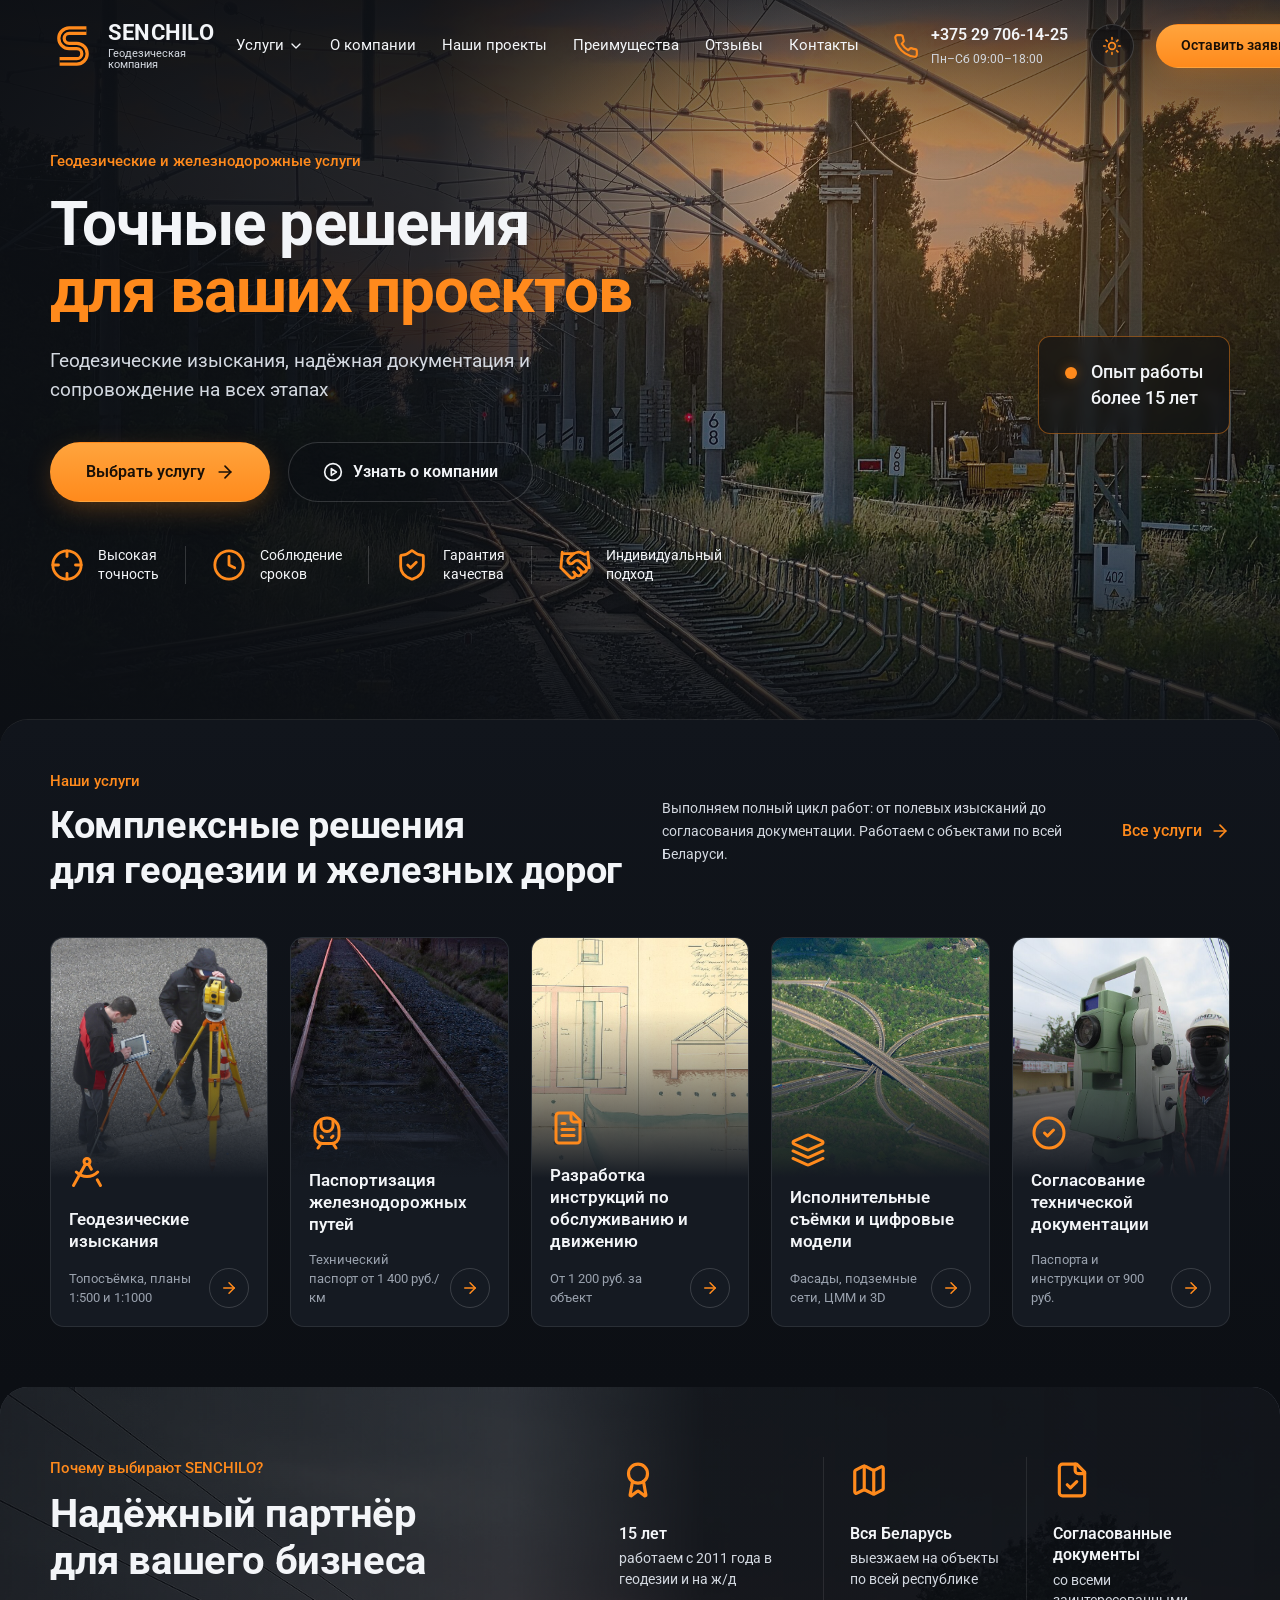
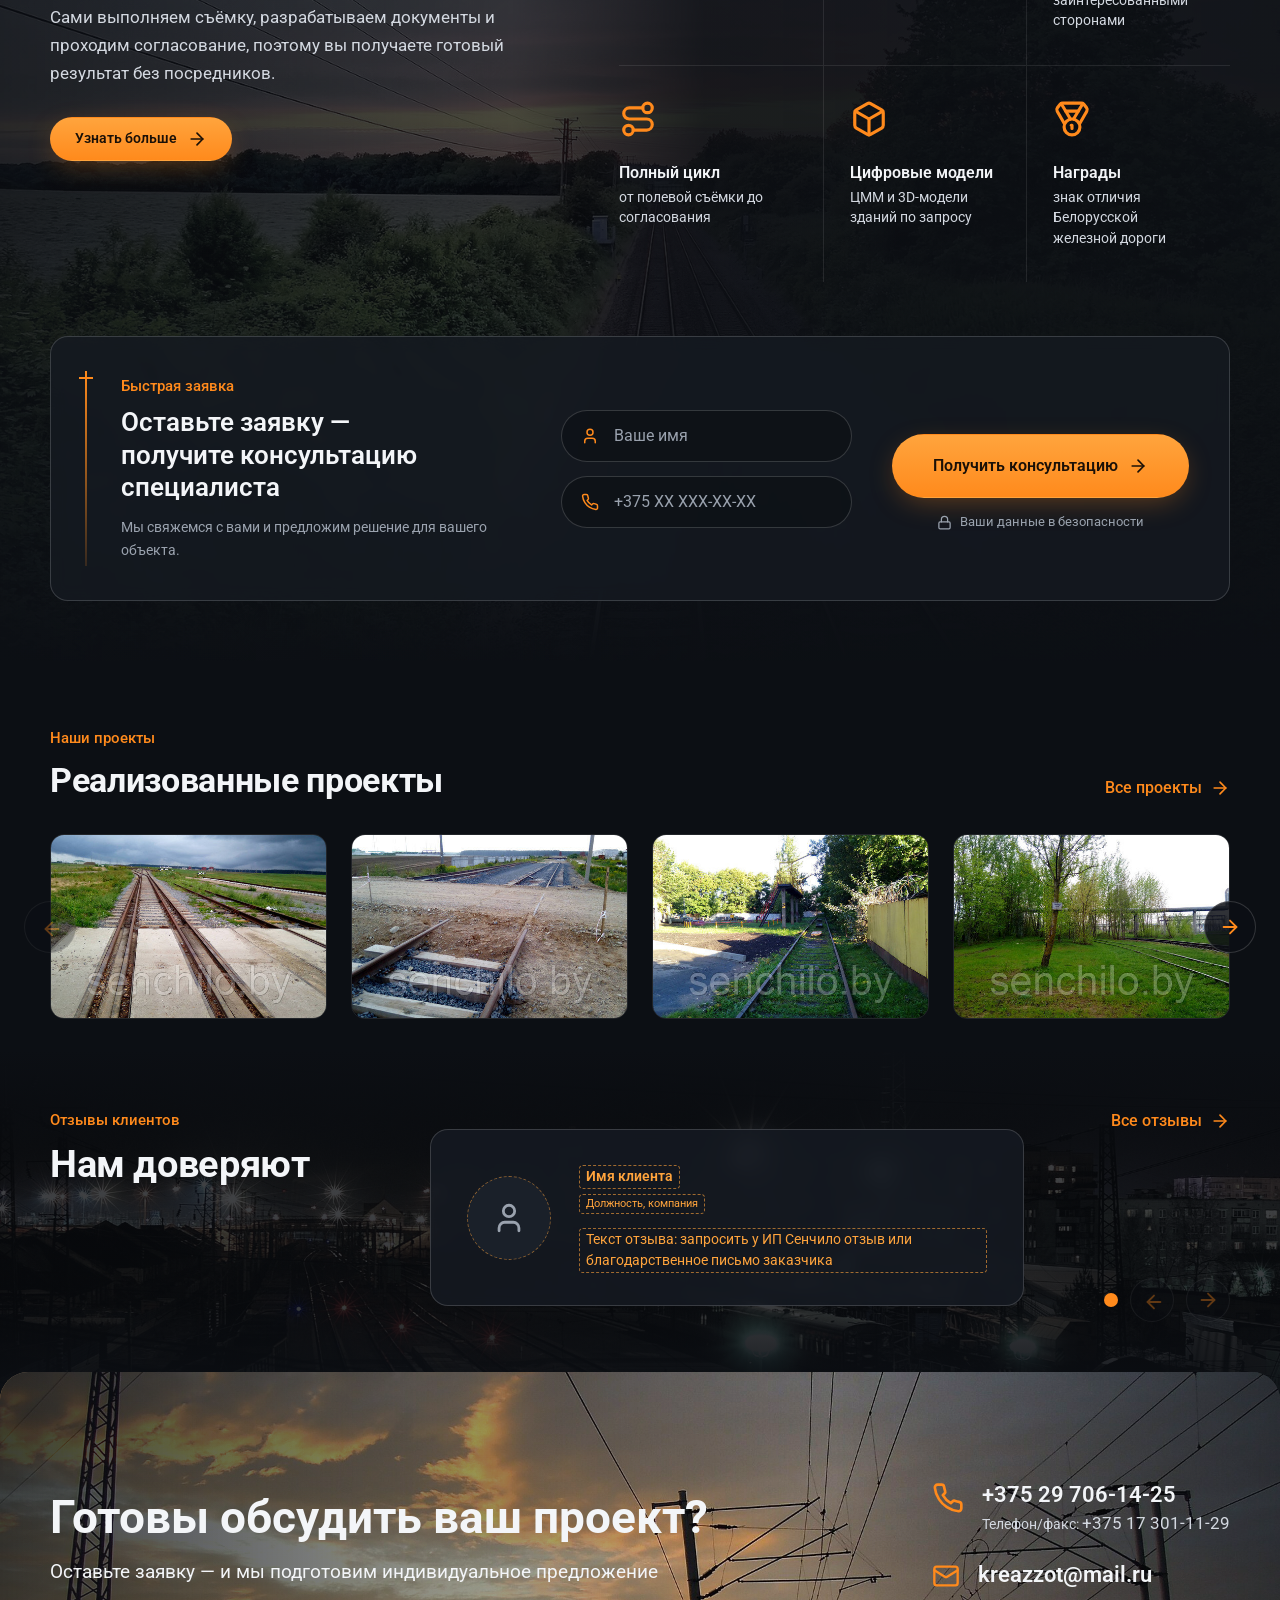
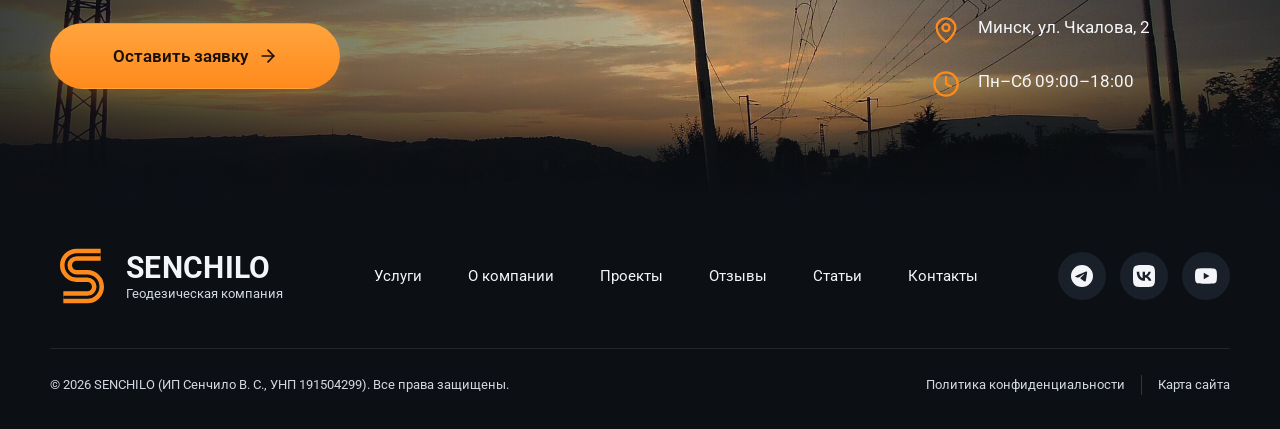
==== v2/index.html @ 6200412d "v2: «Оставить заявку» открывает попап; убрана строка с авторами фото Co-Authored-By: Claude Opus 5.5" ====
<!doctype html>
<html lang="ru">
<head>
<meta charset="utf-8">
<meta name="viewport" content="width=device-width, initial-scale=1">
<meta name="robots" content="noindex, nofollow">
<title>SENCHILO: геодезические изыскания и паспортизация железнодорожных путей в Беларуси</title>
<meta name="description" content="Инженерно-геодезические изыскания, технические паспорта и инструкции по обслуживанию и организации движения на железнодорожных путях необщего пользования. Вся Беларусь, с 2011 года.">
<link rel="preconnect" href="https://fonts.googleapis.com">
<link rel="preconnect" href="https://fonts.gstatic.com" crossorigin>
<link href="https://fonts.googleapis.com/css2?family=Roboto:wght@400;500;600;700&display=swap" rel="stylesheet">
<script>try{var t=localStorage.getItem("theme");if(t==="light"||t==="dark")document.documentElement.dataset.theme=t}catch(e){}</script>
<link rel="stylesheet" href="styles.css">
<link rel="preload" as="image" href="img/hero.jpg">
<script type="application/ld+json">
{
  "@context": "https://schema.org",
  "@type": "LocalBusiness",
  "name": "ИП Сенчило В. С. (SENCHILO)",
  "description": "Инженерно-геодезические изыскания, технические паспорта и инструкции для железнодорожных путей необщего пользования.",
  "url": "https://senchilo.by/",
  "telephone": ["+375297061425", "+375173011129"],
  "email": "kreazzot@mail.ru",
  "foundingDate": "2011-04-01",
  "openingHours": "Mo-Sa 09:00-18:00",
  "taxID": "191504299",
  "address": { "@type": "PostalAddress", "streetAddress": "ул. Чкалова, 2", "addressLocality": "Минск", "addressCountry": "BY" },
  "areaServed": { "@type": "Country", "name": "Беларусь" }
}
</script>
</head>
<body>
<svg xmlns="http://www.w3.org/2000/svg" style="display:none">
<symbol id="i-crosshair" viewBox="0 0 24 24" fill="none" stroke="currentColor" stroke-width="2" stroke-linecap="round" stroke-linejoin="round"><circle cx="12" cy="12" r="10" /><line x1="22" x2="18" y1="12" y2="12" /><line x1="6" x2="2" y1="12" y2="12" /><line x1="12" x2="12" y1="6" y2="2" /><line x1="12" x2="12" y1="22" y2="18" /></symbol>
<symbol id="i-map" viewBox="0 0 24 24" fill="none" stroke="currentColor" stroke-width="2" stroke-linecap="round" stroke-linejoin="round"><path d="M14.106 5.553a2 2 0 0 0 1.788 0l3.659-1.83A1 1 0 0 1 21 4.619v12.764a1 1 0 0 1-.553.894l-4.553 2.277a2 2 0 0 1-1.788 0l-4.212-2.106a2 2 0 0 0-1.788 0l-3.659 1.83A1 1 0 0 1 3 19.381V6.618a1 1 0 0 1 .553-.894l4.553-2.277a2 2 0 0 1 1.788 0z" /><path d="M15 5.764v15" /><path d="M9 3.236v15" /></symbol>
<symbol id="i-shield-check" viewBox="0 0 24 24" fill="none" stroke="currentColor" stroke-width="2" stroke-linecap="round" stroke-linejoin="round"><path d="M20 13c0 5-3.5 7.5-7.66 8.95a1 1 0 0 1-.67-.01C7.5 20.5 4 18 4 13V6a1 1 0 0 1 1-1c2 0 4.5-1.2 6.24-2.72a1.17 1.17 0 0 1 1.52 0C14.51 3.81 17 5 19 5a1 1 0 0 1 1 1z" /><path d="m9 12 2 2 4-4" /></symbol>
<symbol id="i-handshake" viewBox="0 0 24 24" fill="none" stroke="currentColor" stroke-width="2" stroke-linecap="round" stroke-linejoin="round"><path d="m11 17 2 2a1 1 0 1 0 3-3" /><path d="m14 14 2.5 2.5a1 1 0 1 0 3-3l-3.88-3.88a3 3 0 0 0-4.24 0l-.88.88a1 1 0 1 1-3-3l2.81-2.81a5.79 5.79 0 0 1 7.06-.87l.47.28a2 2 0 0 0 1.42.25L21 4" /><path d="m21 3 1 11h-2" /><path d="M3 3 2 14l6.5 6.5a1 1 0 1 0 3-3" /><path d="M3 4h8" /></symbol>
<symbol id="i-drafting-compass" viewBox="0 0 24 24" fill="none" stroke="currentColor" stroke-width="2" stroke-linecap="round" stroke-linejoin="round"><path d="m12.99 6.74 1.93 3.44" /><path d="M19.136 12a10 10 0 0 1-14.271 0" /><path d="m21 21-2.16-3.84" /><path d="m3 21 8.02-14.26" /><circle cx="12" cy="5" r="2" /></symbol>
<symbol id="i-train-front" viewBox="0 0 24 24" fill="none" stroke="currentColor" stroke-width="2" stroke-linecap="round" stroke-linejoin="round"><path d="M8 3.1V7a4 4 0 0 0 8 0V3.1" /><path d="m9 15-1-1" /><path d="m15 15 1-1" /><path d="M9 19c-2.8 0-5-2.2-5-5v-4a8 8 0 0 1 16 0v4c0 2.8-2.2 5-5 5Z" /><path d="m8 19-2 3" /><path d="m16 19 2 3" /></symbol>
<symbol id="i-file-text" viewBox="0 0 24 24" fill="none" stroke="currentColor" stroke-width="2" stroke-linecap="round" stroke-linejoin="round"><path d="M15 2H6a2 2 0 0 0-2 2v16a2 2 0 0 0 2 2h12a2 2 0 0 0 2-2V7Z" /><path d="M14 2v4a2 2 0 0 0 2 2h4" /><path d="M10 9H8" /><path d="M16 13H8" /><path d="M16 17H8" /></symbol>
<symbol id="i-layers" viewBox="0 0 24 24" fill="none" stroke="currentColor" stroke-width="2" stroke-linecap="round" stroke-linejoin="round"><path d="m12.83 2.18a2 2 0 0 0-1.66 0L2.6 6.08a1 1 0 0 0 0 1.83l8.58 3.91a2 2 0 0 0 1.66 0l8.58-3.9a1 1 0 0 0 0-1.83Z" /><path d="m22 17.65-9.17 4.16a2 2 0 0 1-1.66 0L2 17.65" /><path d="m22 12.65-9.17 4.16a2 2 0 0 1-1.66 0L2 12.65" /></symbol>
<symbol id="i-circle-check" viewBox="0 0 24 24" fill="none" stroke="currentColor" stroke-width="2" stroke-linecap="round" stroke-linejoin="round"><circle cx="12" cy="12" r="10" /><path d="m9 12 2 2 4-4" /></symbol>
<symbol id="i-arrow-right" viewBox="0 0 24 24" fill="none" stroke="currentColor" stroke-width="2" stroke-linecap="round" stroke-linejoin="round"><path d="M5 12h14" /><path d="m12 5 7 7-7 7" /></symbol>
<symbol id="i-chevron-down" viewBox="0 0 24 24" fill="none" stroke="currentColor" stroke-width="2" stroke-linecap="round" stroke-linejoin="round"><path d="m6 9 6 6 6-6" /></symbol>
<symbol id="i-circle-play" viewBox="0 0 24 24" fill="none" stroke="currentColor" stroke-width="2" stroke-linecap="round" stroke-linejoin="round"><circle cx="12" cy="12" r="10" /><polygon points="10 8 16 12 10 16 10 8" /></symbol>
<symbol id="i-phone" viewBox="0 0 24 24" fill="none" stroke="currentColor" stroke-width="2" stroke-linecap="round" stroke-linejoin="round"><path d="M22 16.92v3a2 2 0 0 1-2.18 2 19.79 19.79 0 0 1-8.63-3.07 19.5 19.5 0 0 1-6-6 19.79 19.79 0 0 1-3.07-8.67A2 2 0 0 1 4.11 2h3a2 2 0 0 1 2 1.72 12.84 12.84 0 0 0 .7 2.81 2 2 0 0 1-.45 2.11L8.09 9.91a16 16 0 0 0 6 6l1.27-1.27a2 2 0 0 1 2.11-.45 12.84 12.84 0 0 0 2.81.7A2 2 0 0 1 22 16.92z" /></symbol>
<symbol id="i-mail" viewBox="0 0 24 24" fill="none" stroke="currentColor" stroke-width="2" stroke-linecap="round" stroke-linejoin="round"><rect width="20" height="16" x="2" y="4" rx="2" /><path d="m22 7-8.97 5.7a1.94 1.94 0 0 1-2.06 0L2 7" /></symbol>
<symbol id="i-map-pin" viewBox="0 0 24 24" fill="none" stroke="currentColor" stroke-width="2" stroke-linecap="round" stroke-linejoin="round"><path d="M20 10c0 4.993-5.539 10.193-7.399 11.799a1 1 0 0 1-1.202 0C9.539 20.193 4 14.993 4 10a8 8 0 0 1 16 0" /><circle cx="12" cy="10" r="3" /></symbol>
<symbol id="i-user" viewBox="0 0 24 24" fill="none" stroke="currentColor" stroke-width="2" stroke-linecap="round" stroke-linejoin="round"><path d="M19 21v-2a4 4 0 0 0-4-4H9a4 4 0 0 0-4 4v2" /><circle cx="12" cy="7" r="4" /></symbol>
<symbol id="i-lock" viewBox="0 0 24 24" fill="none" stroke="currentColor" stroke-width="2" stroke-linecap="round" stroke-linejoin="round"><rect width="18" height="11" x="3" y="11" rx="2" ry="2" /><path d="M7 11V7a5 5 0 0 1 10 0v4" /></symbol>
<symbol id="i-chevron-left" viewBox="0 0 24 24" fill="none" stroke="currentColor" stroke-width="2" stroke-linecap="round" stroke-linejoin="round"><path d="m15 18-6-6 6-6" /></symbol>
<symbol id="i-chevron-right" viewBox="0 0 24 24" fill="none" stroke="currentColor" stroke-width="2" stroke-linecap="round" stroke-linejoin="round"><path d="m9 18 6-6-6-6" /></symbol>
<symbol id="i-award" viewBox="0 0 24 24" fill="none" stroke="currentColor" stroke-width="2" stroke-linecap="round" stroke-linejoin="round"><path d="m15.477 12.89 1.515 8.526a.5.5 0 0 1-.81.47l-3.58-2.687a1 1 0 0 0-1.197 0l-3.586 2.686a.5.5 0 0 1-.81-.469l1.514-8.526" /><circle cx="12" cy="8" r="6" /></symbol>
<symbol id="i-file-check" viewBox="0 0 24 24" fill="none" stroke="currentColor" stroke-width="2" stroke-linecap="round" stroke-linejoin="round"><path d="M15 2H6a2 2 0 0 0-2 2v16a2 2 0 0 0 2 2h12a2 2 0 0 0 2-2V7Z" /><path d="M14 2v4a2 2 0 0 0 2 2h4" /><path d="m9 15 2 2 4-4" /></symbol>
<symbol id="i-route" viewBox="0 0 24 24" fill="none" stroke="currentColor" stroke-width="2" stroke-linecap="round" stroke-linejoin="round"><circle cx="6" cy="19" r="3" /><path d="M9 19h8.5a3.5 3.5 0 0 0 0-7h-11a3.5 3.5 0 0 1 0-7H15" /><circle cx="18" cy="5" r="3" /></symbol>
<symbol id="i-box" viewBox="0 0 24 24" fill="none" stroke="currentColor" stroke-width="2" stroke-linecap="round" stroke-linejoin="round"><path d="M21 8a2 2 0 0 0-1-1.73l-7-4a2 2 0 0 0-2 0l-7 4A2 2 0 0 0 3 8v8a2 2 0 0 0 1 1.73l7 4a2 2 0 0 0 2 0l7-4A2 2 0 0 0 21 16Z" /><path d="m3.3 7 8.7 5 8.7-5" /><path d="M12 22V12" /></symbol>
<symbol id="i-medal" viewBox="0 0 24 24" fill="none" stroke="currentColor" stroke-width="2" stroke-linecap="round" stroke-linejoin="round"><path d="M7.21 15 2.66 7.14a2 2 0 0 1 .13-2.2L4.4 2.8A2 2 0 0 1 6 2h12a2 2 0 0 1 1.6.8l1.6 2.14a2 2 0 0 1 .14 2.2L16.79 15" /><path d="M11 12 5.12 2.2" /><path d="m13 12 5.88-9.8" /><path d="M8 7h8" /><circle cx="12" cy="17" r="5" /><path d="M12 18v-2h-.5" /></symbol>
<symbol id="i-clock" viewBox="0 0 24 24" fill="none" stroke="currentColor" stroke-width="2" stroke-linecap="round" stroke-linejoin="round"><circle cx="12" cy="12" r="10" /><polyline points="12 6 12 12 16 14" /></symbol>
<symbol id="s-telegram" viewBox="0 0 24 24" fill="currentColor"><path d="M11.944 0A12 12 0 0 0 0 12a12 12 0 0 0 12 12 12 12 0 0 0 12-12A12 12 0 0 0 12 0a12 12 0 0 0-.056 0zm4.962 7.224c.1-.002.321.023.465.14a.506.506 0 0 1 .171.325c.016.093.036.306.02.472-.18 1.898-.962 6.502-1.36 8.627-.168.9-.499 1.201-.82 1.23-.696.065-1.225-.46-1.9-.902-1.056-.693-1.653-1.124-2.678-1.8-1.185-.78-.417-1.21.258-1.91.177-.184 3.247-2.977 3.307-3.23.007-.032.014-.15-.056-.212s-.174-.041-.249-.024c-.106.024-1.793 1.14-5.061 3.345-.48.33-.913.49-1.302.48-.428-.008-1.252-.241-1.865-.44-.752-.245-1.349-.374-1.297-.789.027-.216.325-.437.893-.663 3.498-1.524 5.83-2.529 6.998-3.014 3.332-1.386 4.025-1.627 4.476-1.635z"/></symbol>
<symbol id="s-vk" viewBox="0 0 24 24" fill="currentColor"><path d="m9.489.004.729-.003h3.564l.73.003.914.01.433.007.418.011.403.014.388.016.374.021.36.025.345.03.333.033c1.74.196 2.933.616 3.833 1.516.9.9 1.32 2.092 1.516 3.833l.034.333.029.346.025.36.02.373.025.588.012.41.013.644.009.915.004.98-.001 3.313-.003.73-.01.914-.007.433-.011.418-.014.403-.016.388-.021.374-.025.36-.03.345-.033.333c-.196 1.74-.616 2.933-1.516 3.833-.9.9-2.092 1.32-3.833 1.516l-.333.034-.346.029-.36.025-.373.02-.588.025-.41.012-.644.013-.915.009-.98.004-3.313-.001-.73-.003-.914-.01-.433-.007-.418-.011-.403-.014-.388-.016-.374-.021-.36-.025-.345-.03-.333-.033c-1.74-.196-2.933-.616-3.833-1.516-.9-.9-1.32-2.092-1.516-3.833l-.034-.333-.029-.346-.025-.36-.02-.373-.025-.588-.012-.41-.013-.644-.009-.915-.004-.98.001-3.313.003-.73.01-.914.007-.433.011-.418.014-.403.016-.388.021-.374.025-.36.03-.345.033-.333c.196-1.74.616-2.933 1.516-3.833.9-.9 2.092-1.32 3.833-1.516l.333-.034.346-.029.36-.025.373-.02.588-.025.41-.012.644-.013.915-.009ZM6.79 7.3H4.05c.13 6.24 3.25 9.99 8.72 9.99h.31v-3.57c2.01.2 3.53 1.67 4.14 3.57h2.84c-.78-2.84-2.83-4.41-4.11-5.01 1.28-.74 3.08-2.54 3.51-4.98h-2.58c-.56 1.98-2.22 3.78-3.8 3.95V7.3H10.5v6.92c-1.6-.4-3.62-2.34-3.71-6.92Z"/></symbol>
<symbol id="s-youtube" viewBox="0 0 24 24" fill="currentColor"><path d="M23.498 6.186a3.016 3.016 0 0 0-2.122-2.136C19.505 3.545 12 3.545 12 3.545s-7.505 0-9.377.505A3.017 3.017 0 0 0 .502 6.186C0 8.07 0 12 0 12s0 3.93.502 5.814a3.016 3.016 0 0 0 2.122 2.136c1.871.505 9.376.505 9.376.505s7.505 0 9.377-.505a3.015 3.015 0 0 0 2.122-2.136C24 15.93 24 12 24 12s0-3.93-.502-5.814zM9.545 15.568V8.432L15.818 12l-6.273 3.568z"/></symbol>
<symbol id="i-sun" viewBox="0 0 24 24" fill="none" stroke="currentColor" stroke-width="2" stroke-linecap="round" stroke-linejoin="round"><circle cx="12" cy="12" r="4" /><path d="M12 2v2" /><path d="M12 20v2" /><path d="m4.93 4.93 1.41 1.41" /><path d="m17.66 17.66 1.41 1.41" /><path d="M2 12h2" /><path d="M20 12h2" /><path d="m6.34 17.66-1.41 1.41" /><path d="m19.07 4.93-1.41 1.41" /></symbol>
<symbol id="i-moon" viewBox="0 0 24 24" fill="none" stroke="currentColor" stroke-width="2" stroke-linecap="round" stroke-linejoin="round"><path d="M12 3a6 6 0 0 0 9 9 9 9 0 1 1-9-9Z" /></symbol>
<symbol id="i-building" viewBox="0 0 24 24" fill="none" stroke="currentColor" stroke-width="2" stroke-linecap="round" stroke-linejoin="round"><path d="M6 22V4a2 2 0 0 1 2-2h8a2 2 0 0 1 2 2v18Z" /><path d="M6 12H4a2 2 0 0 0-2 2v6a2 2 0 0 0 2 2h2" /><path d="M18 9h2a2 2 0 0 1 2 2v9a2 2 0 0 1-2 2h-2" /><path d="M10 6h4" /><path d="M10 10h4" /><path d="M10 14h4" /><path d="M10 18h4" /></symbol>
<symbol id="i-menu" viewBox="0 0 24 24" fill="none" stroke="currentColor" stroke-width="2" stroke-linecap="round" stroke-linejoin="round"><line x1="4" x2="20" y1="12" y2="12" /><line x1="4" x2="20" y1="6" y2="6" /><line x1="4" x2="20" y1="18" y2="18" /></symbol>
<symbol id="i-x" viewBox="0 0 24 24" fill="none" stroke="currentColor" stroke-width="2" stroke-linecap="round" stroke-linejoin="round"><path d="M18 6 6 18" /><path d="m6 6 12 12" /></symbol>
</svg>
<a class="skip" href="#main">К содержанию</a>

<header class="header" id="top">
  <div class="container header__in">
    <a class="logo" href="#top" aria-label="SENCHILO, на главную">
      <svg viewBox="0 0 48 48" aria-hidden="true"><path d="M38 8H20a8 8 0 0 0 0 16h8a8 8 0 0 1 0 16H10" fill="none" stroke="var(--orange)" stroke-width="9"/><path d="M38 8H20a8 8 0 0 0 0 16h8a8 8 0 0 1 0 16H10" fill="none" stroke="var(--bg)" stroke-width="2.2"/></svg>
      <span><b>SENCHILO</b><small>Геодезическая компания</small></span>
    </a>
    <nav aria-label="Основное меню">
      <ul class="menu" id="menu">
        <li class="has-drop">
          <button type="button" aria-expanded="false" aria-controls="drop-uslugi">Услуги <svg class="icon" aria-hidden="true"><use href="#i-chevron-down"/></svg></button>
          <ul class="drop" id="drop-uslugi">
            <li><a href="#uslugi" data-svc="geo">Геодезические изыскания</a></li>
            <li><a href="#uslugi" data-svc="pasport">Паспортизация железнодорожных путей</a></li>
            <li><a href="#uslugi" data-svc="instr">Инструкции по обслуживанию и движению</a></li>
            <li><a href="#uslugi" data-svc="model">Исполнительные съёмки и цифровые модели</a></li>
            <li><a href="#uslugi" data-svc="sogl">Согласование технической документации</a></li>
          </ul>
        </li>
        <li><a href="#preimushchestva">О компании</a></li>
        <li><a href="#proekty">Наши проекты</a></li>
        <li><a href="#preimushchestva">Преимущества</a></li>
        <li><a href="#otzyvy">Отзывы</a></li>
        <li><a href="#kontakty">Контакты</a></li>
      </ul>
    </nav>
    <a class="htel" href="tel:+375297061425">
      <svg class="icon" aria-hidden="true"><use href="#i-phone"/></svg>
      <span><b>+375 29 706-14-25</b><small>Пн–Сб 09:00–18:00</small></span>
    </a>
    <button class="theme-btn" type="button" aria-label="Включить светлую тему"><svg class="icon" aria-hidden="true"><use href="#i-sun"/></svg></button>
    <a class="btn btn--primary btn--sm" href="#zayavka" data-svc="zayavka">Оставить заявку <svg class="icon" aria-hidden="true"><use href="#i-arrow-right"/></svg></a>
    <button class="burger" type="button" aria-label="Открыть меню" aria-expanded="false" aria-controls="menu"><svg class="icon" aria-hidden="true"><use href="#i-menu"/></svg></button>
  </div>
</header>

<main id="main">
  <section class="hero" aria-labelledby="hero-title">
    <img class="hero__bg" src="img/hero.jpg" width="1920" height="1440" alt="" fetchpriority="high">
    <div class="container hero__wrap">
      <div class="hero__text">
        <p class="eyebrow">Геодезические и железнодорожные услуги</p>
        <h1 id="hero-title">Точные решения <span>для ваших проектов</span></h1>
        <p class="hero__sub">Геодезические изыскания, надёжная документация и сопровождение на всех этапах</p>
        <div class="hero__actions">
          <a class="btn btn--primary" href="#uslugi">Выбрать услугу <svg class="icon" aria-hidden="true"><use href="#i-arrow-right"/></svg></a>
          <a class="btn btn--ghost" href="#preimushchestva"><svg class="icon" aria-hidden="true"><use href="#i-circle-play"/></svg> Узнать о компании</a>
        </div>
        <ul class="marks">
          <li><svg class="icon" aria-hidden="true"><use href="#i-crosshair"/></svg><span>Высокая<br>точность</span></li>
          <li><svg class="icon" aria-hidden="true"><use href="#i-clock"/></svg><span>Соблюдение<br>сроков</span></li>
          <li><svg class="icon" aria-hidden="true"><use href="#i-shield-check"/></svg><span>Гарантия<br>качества</span></li>
          <li><svg class="icon" aria-hidden="true"><use href="#i-handshake"/></svg><span>Индивидуальный<br>подход</span></li>
        </ul>
      </div>
      <p class="exp">Опыт работы<br>более 15 лет</p>
    </div>
  </section>

  <section class="panel services" id="uslugi" aria-labelledby="uslugi-title">
    <div class="container">
      <div class="services__head">
        <div>
          <p class="eyebrow">Наши услуги</p>
          <h2 class="h2" id="uslugi-title">Комплексные решения<br>для геодезии и железных дорог</h2>
        </div>
        <p class="lead-sm">Выполняем полный цикл работ: от полевых изысканий до согласования документации. Работаем с объектами по всей Беларуси.</p>
        <a class="more" href="#kontakty">Все услуги <svg class="icon" aria-hidden="true"><use href="#i-arrow-right"/></svg></a>
      </div>
      <ul class="cards">
        <li class="card">
          <div class="card__img"><img src="img/svc-geo.jpg" width="960" height="1154" alt="" loading="lazy"></div>
          <div class="card__body">
            <svg class="icon" aria-hidden="true"><use href="#i-drafting-compass"/></svg>
            <h3>Геодезические изыскания</h3>
            <div class="card__foot"><p>Топосъёмка, планы 1:500 и 1:1000</p><a class="circle card__link" href="#zayavka" data-svc="geo" aria-label="Подробнее: геодезические изыскания"><svg class="icon" aria-hidden="true"><use href="#i-arrow-right"/></svg></a></div>
          </div>
        </li>
        <li class="card">
          <div class="card__img"><img src="img/svc-pasport.jpg" width="960" height="645" alt="" loading="lazy"></div>
          <div class="card__body">
            <svg class="icon" aria-hidden="true"><use href="#i-train-front"/></svg>
            <h3>Паспортизация железнодорожных путей</h3>
            <div class="card__foot"><p>Технический паспорт от 1 400 руб./км</p><a class="circle card__link" href="#zayavka" data-svc="pasport" aria-label="Подробнее: паспортизация железнодорожных путей"><svg class="icon" aria-hidden="true"><use href="#i-arrow-right"/></svg></a></div>
          </div>
        </li>
        <li class="card">
          <div class="card__img"><img src="img/svc-instr.jpg" width="960" height="599" alt="" loading="lazy"></div>
          <div class="card__body">
            <svg class="icon" aria-hidden="true"><use href="#i-file-text"/></svg>
            <h3>Разработка инструкций по обслуживанию и движению</h3>
            <div class="card__foot"><p>От 1 200 руб. за объект</p><a class="circle card__link" href="#zayavka" data-svc="instr" aria-label="Подробнее: разработка инструкций"><svg class="icon" aria-hidden="true"><use href="#i-arrow-right"/></svg></a></div>
          </div>
        </li>
        <li class="card">
          <div class="card__img"><img src="img/svc-model.jpg" width="960" height="619" alt="" loading="lazy"></div>
          <div class="card__body">
            <svg class="icon" aria-hidden="true"><use href="#i-layers"/></svg>
            <h3>Исполнительные съёмки и цифровые модели</h3>
            <div class="card__foot"><p>Фасады, подземные сети, ЦММ и 3D</p><a class="circle card__link" href="#zayavka" data-svc="model" aria-label="Подробнее: исполнительные съёмки и цифровые модели"><svg class="icon" aria-hidden="true"><use href="#i-arrow-right"/></svg></a></div>
          </div>
        </li>
        <li class="card">
          <div class="card__img"><img src="img/svc-sogl.jpg" width="960" height="720" alt="" loading="lazy"></div>
          <div class="card__body">
            <svg class="icon" aria-hidden="true"><use href="#i-circle-check"/></svg>
            <h3>Согласование технической документации</h3>
            <div class="card__foot"><p>Паспорта и инструкции от 900 руб.</p><a class="circle card__link" href="#zayavka" data-svc="sogl" aria-label="Подробнее: согласование документации"><svg class="icon" aria-hidden="true"><use href="#i-arrow-right"/></svg></a></div>
          </div>
        </li>
      </ul>
    </div>
  </section>

  <section class="why" id="preimushchestva" aria-labelledby="why-title">
    <img class="why__bg" src="img/bg-why.jpg" width="1920" height="1080" alt="" loading="lazy">
    <div class="container">
      <div class="why__grid">
        <div>
          <p class="eyebrow">Почему выбирают SENCHILO?</p>
          <h2 class="h2" id="why-title">Надёжный партнёр<br>для вашего бизнеса</h2>
          <p class="lead-sm">Сами выполняем съёмку, разрабатываем документы и проходим согласование, поэтому вы получаете готовый результат без посредников.</p>
          <a class="btn btn--primary btn--sm" href="#kontakty">Узнать больше <svg class="icon" aria-hidden="true"><use href="#i-arrow-right"/></svg></a>
        </div>
        <ul class="feats">
          <li><svg class="icon" aria-hidden="true"><use href="#i-award"/></svg><b>15 лет</b><span>работаем с 2011 года в геодезии и на ж/д</span></li>
          <li><svg class="icon" aria-hidden="true"><use href="#i-map"/></svg><b>Вся Беларусь</b><span>выезжаем на объекты по всей республике</span></li>
          <li><svg class="icon" aria-hidden="true"><use href="#i-file-check"/></svg><b>Согласованные документы</b><span>со всеми заинтересованными сторонами</span></li>
          <li><svg class="icon" aria-hidden="true"><use href="#i-route"/></svg><b>Полный цикл</b><span>от полевой съёмки до согласования</span></li>
          <li><svg class="icon" aria-hidden="true"><use href="#i-box"/></svg><b>Цифровые модели</b><span>ЦММ и 3D-модели зданий по запросу</span></li>
          <li><svg class="icon" aria-hidden="true"><use href="#i-medal"/></svg><b>Награды</b><span>знак отличия Белорусской железной дороги</span></li>
        </ul>
      </div>

      <form class="quick" id="zayavka" data-endpoint="" novalidate aria-labelledby="quick-title">
        <div>
          <p class="eyebrow">Быстрая заявка</p>
          <h2 id="quick-title">Оставьте заявку —<br>получите консультацию специалиста</h2>
          <p class="lead-sm">Мы свяжемся с вами и предложим решение для вашего объекта.</p>
        </div>
        <div class="quick__fields">
          <label class="inp"><span class="visually-hidden">Ваше имя</span><svg class="icon" aria-hidden="true"><use href="#i-user"/></svg><input name="name" type="text" autocomplete="name" placeholder="Ваше имя" required></label>
          <label class="inp"><span class="visually-hidden">Телефон</span><svg class="icon" aria-hidden="true"><use href="#i-phone"/></svg><input name="tel" type="tel" inputmode="tel" autocomplete="tel" placeholder="+375 XX XXX-XX-XX" required></label>
        </div>
        <div class="quick__send">
          <button class="btn btn--primary" type="submit">Получить консультацию <svg class="icon" aria-hidden="true"><use href="#i-arrow-right"/></svg></button>
          <span class="safe"><svg class="icon" aria-hidden="true"><use href="#i-lock"/></svg>Ваши данные в безопасности</span>
        </div>
        <p class="quick__help" aria-live="polite"></p>
      </form>
    </div>
  </section>

  <section class="projects" id="proekty" aria-labelledby="proekty-title">
    <div class="container">
      <div class="row-head">
        <div>
          <p class="eyebrow">Наши проекты</p>
          <h2 class="h2" id="proekty-title">Реализованные проекты</h2>
        </div>
        <a class="more" href="#kontakty">Все проекты <svg class="icon" aria-hidden="true"><use href="#i-arrow-right"/></svg></a>
      </div>
      <div class="slider" data-slider>
        <button class="arrow arrow--prev" type="button" aria-label="Предыдущие фото" data-prev><svg class="icon" aria-hidden="true"><use href="#i-arrow-right" transform="rotate(180 12 12)"/></svg></button>
        <div class="track" tabindex="0" aria-label="Фото с объектов">
          <figure><img src="img/168840636.jpg" width="640" height="360" alt="Подъездной путь с бетонным переездом" loading="lazy"></figure>
          <figure><img src="img/168840637.jpg" width="640" height="360" alt="Укладка нового участка подъездного пути" loading="lazy"></figure>
          <figure><img src="img/168840639.jpg" width="640" height="360" alt="Подъездной путь вдоль ограждения предприятия" loading="lazy"></figure>
          <figure><img src="img/168840640.jpg" width="640" height="360" alt="Путь необщего пользования на территории предприятия" loading="lazy"></figure>
          <figure><img src="img/168840621.jpg" width="640" height="480" alt="Подъездной путь, участок со шпалами под замену" loading="lazy"></figure>
          <figure><img src="img/168840622.jpg" width="640" height="360" alt="Подъездной путь на песчаной площадке" loading="lazy"></figure>
          <figure><img src="img/168840641.jpg" width="640" height="360" alt="Заросший тупиковый путь" loading="lazy"></figure>
        </div>
        <button class="arrow arrow--next" type="button" aria-label="Следующие фото" data-next><svg class="icon" aria-hidden="true"><use href="#i-arrow-right"/></svg></button>
      </div>
    </div>
  </section>

  <section class="reviews" id="otzyvy" aria-labelledby="otzyvy-title">
    <img class="reviews__bg" src="img/bg-reviews.jpg" width="1920" height="1285" alt="" loading="lazy">
    <div class="container reviews__grid">
      <div>
        <p class="eyebrow">Отзывы клиентов</p>
        <h2 class="h2" id="otzyvy-title">Нам доверяют</h2>
      </div>
      <figure class="quote">
        <span class="avatar"><svg class="icon" aria-hidden="true"><use href="#i-user"/></svg></span>
        <div>
          <b><span class="todo">Имя клиента</span></b>
          <small><span class="todo">Должность, компания</span></small>
          <p><span class="todo">Текст отзыва: запросить у ИП Сенчило отзыв или благодарственное письмо заказчика</span></p>
        </div>
      </figure>
      <div class="reviews__side">
        <a class="more" href="#kontakty">Все отзывы <svg class="icon" aria-hidden="true"><use href="#i-arrow-right"/></svg></a>
        <div class="dots">
          <i aria-hidden="true"></i>
          <button class="arrow" type="button" aria-label="Предыдущий отзыв" disabled><svg class="icon" aria-hidden="true"><use href="#i-arrow-right" transform="rotate(180 12 12)"/></svg></button>
          <button class="arrow" type="button" aria-label="Следующий отзыв" disabled><svg class="icon" aria-hidden="true"><use href="#i-arrow-right"/></svg></button>
        </div>
      </div>
    </div>
  </section>

  <section class="cta" id="kontakty" aria-labelledby="cta-title">
    <img class="cta__bg" src="img/bg-cta.jpg" width="1920" height="1080" alt="" loading="lazy">
    <div class="container cta__grid">
      <div>
        <h2 id="cta-title">Готовы обсудить ваш проект?</h2>
        <p class="lead-sm">Оставьте заявку — и мы подготовим индивидуальное предложение</p>
        <a class="btn btn--primary" href="#zayavka" data-svc="zayavka">Оставить заявку <svg class="icon" aria-hidden="true"><use href="#i-arrow-right"/></svg></a>
      </div>
      <ul class="contacts">
        <li><svg class="icon" aria-hidden="true"><use href="#i-phone"/></svg><a href="tel:+375297061425"><b>+375 29 706-14-25</b><small>Телефон/факс: <span style="white-space:nowrap">+375 17 301-11-29</span></small></a></li>
        <li><svg class="icon" aria-hidden="true"><use href="#i-mail"/></svg><a href="mailto:kreazzot@mail.ru"><b>kreazzot@mail.ru</b></a></li>
        <li><svg class="icon" aria-hidden="true"><use href="#i-map-pin"/></svg><span>Минск, ул. Чкалова, 2</span></li>
        <li><svg class="icon" aria-hidden="true"><use href="#i-clock"/></svg><span>Пн–Сб 09:00–18:00</span></li>
      </ul>
    </div>
  </section>
</main>

<footer class="footer">
  <div class="container">
    <div class="footer__top">
      <a class="logo" href="#top" aria-label="SENCHILO, наверх">
        <svg viewBox="0 0 48 48" aria-hidden="true"><path d="M38 8H20a8 8 0 0 0 0 16h8a8 8 0 0 1 0 16H10" fill="none" stroke="var(--orange)" stroke-width="9"/><path d="M38 8H20a8 8 0 0 0 0 16h8a8 8 0 0 1 0 16H10" fill="none" stroke="var(--bg)" stroke-width="2.2"/></svg>
        <span><b>SENCHILO</b><small>Геодезическая компания</small></span>
      </a>
      <ul class="flinks">
        <li><a href="#uslugi">Услуги</a></li>
        <li><a href="#preimushchestva">О компании</a></li>
        <li><a href="#proekty">Проекты</a></li>
        <li><a href="#otzyvy">Отзывы</a></li>
        <li><a href="https://senchilo.by/a37804-pochemu-zakryli-put.html">Статьи</a></li>
        <li><a href="#kontakty">Контакты</a></li>
      </ul>
      <div class="social">
        <a href="#" data-todo="ссылка на Telegram" aria-label="Telegram (ссылка уточняется)"><svg class="icon" aria-hidden="true"><use href="#s-telegram"/></svg></a>
        <a href="#" data-todo="ссылка на ВКонтакте" aria-label="ВКонтакте (ссылка уточняется)"><svg class="icon" aria-hidden="true"><use href="#s-vk"/></svg></a>
        <a href="#" data-todo="ссылка на YouTube" aria-label="YouTube (ссылка уточняется)"><svg class="icon" aria-hidden="true"><use href="#s-youtube"/></svg></a>
      </div>
    </div>
    <div class="footer__bottom">
      <p>© 2026 SENCHILO (ИП Сенчило В. С., УНП 191504299). Все права защищены.</p>
      <nav aria-label="Документы"><a href="#" data-todo="страница политики">Политика конфиденциальности</a><a href="#" data-todo="карта сайта">Карта сайта</a></nav>
    </div>
  </div>
</footer>

<!-- Попап услуги: содержимое берётся из шаблонов tpl-*, форма общая -->
<dialog class="modal" id="svc-modal" aria-labelledby="modal-title">
  <button class="modal__close" type="button" aria-label="Закрыть" data-close><svg class="icon" aria-hidden="true"><use href="#i-x"/></svg></button>
  <div class="modal__box">
    <div class="modal__info" data-slot></div>
    <form class="modal__form" data-endpoint="" novalidate aria-labelledby="modal-form-title">
      <h3 id="modal-form-title">Заявка на услугу</h3>
      <p class="modal__svc">Услуга: <b data-svc-name></b></p>
      <input type="hidden" name="service">
      <label class="inp"><span class="visually-hidden">Ваше имя</span><svg class="icon" aria-hidden="true"><use href="#i-user"/></svg><input name="name" type="text" autocomplete="name" placeholder="Ваше имя" required></label>
      <label class="inp"><span class="visually-hidden">Телефон</span><svg class="icon" aria-hidden="true"><use href="#i-phone"/></svg><input name="tel" type="tel" inputmode="tel" autocomplete="tel" placeholder="+375 XX XXX-XX-XX" required></label>
      <label class="inp"><span class="visually-hidden">Организация</span><svg class="icon" aria-hidden="true"><use href="#i-building"/></svg><input name="org" type="text" autocomplete="organization" placeholder="Организация"></label>
      <label class="inp"><span class="visually-hidden">Объект и задача</span><textarea name="comment" rows="4" placeholder="Объект и задача: например, протяжённость пути или адрес съёмки"></textarea></label>
      <button class="btn btn--primary" type="submit">Отправить заявку <svg class="icon" aria-hidden="true"><use href="#i-arrow-right"/></svg></button>
      <span class="safe"><svg class="icon" aria-hidden="true"><use href="#i-lock"/></svg>Ваши данные в безопасности</span>
      <p class="quick__help" aria-live="polite"></p>
    </form>
  </div>
</dialog>

<template id="tpl-zayavka">
  <div class="modal__img"><img src="img/bg-cta.jpg" width="1920" height="1080" alt=""></div>
  <svg class="icon" aria-hidden="true"><use href="#i-file-check"/></svg>
  <h2 id="modal-title">Оставить заявку</h2>
  <p class="modal__lead">Расскажите об объекте и задаче: мы перезвоним, уточним детали и рассчитаем стоимость.</p>
  <ul class="price">
    <li><span>Телефон</span><b><a href="tel:+375297061425">+375 29 706-14-25</a></b></li>
    <li><span>Телефон/факс</span><b><a href="tel:+375173011129">+375 17 301-11-29</a></b></li>
    <li><span>E-mail</span><b><a href="mailto:kreazzot@mail.ru">kreazzot@mail.ru</a></b></li>
    <li><span>Часы работы</span><b>Пн–Сб 09:00–18:00</b></li>
  </ul>
</template>
<template id="tpl-geo">
  <div class="modal__img"><img src="img/svc-geo.jpg" width="960" height="1154" alt=""></div>
  <svg class="icon" aria-hidden="true"><use href="#i-drafting-compass"/></svg>
  <h2 id="modal-title">Геодезические изыскания</h2>
  <p class="modal__lead">Инженерно-геодезические изыскания для проектирования и строительства. Выезжаем на объекты по всей Беларуси.</p>
  <ul class="price">
    <li><span>Топографо-геодезические изыскания, планы 1:500 и 1:1000</span><b>по запросу</b></li>
    <li><span>Изыскания линейных сооружений: планы и профили</span><b>по запросу</b></li>
    <li><span>Вынос в натуру осей зданий</span><b>по запросу</b></li>
    <li><span>Съёмка железнодорожных станций, планы и профили для ТРА</span><b>по запросу</b></li>
  </ul>
  <p class="modal__note">Стоимость рассчитываем под объект: оставьте заявку или позвоните +375 29 706-14-25.</p>
</template>
<template id="tpl-pasport">
  <div class="modal__img"><img src="img/svc-pasport.jpg" width="960" height="645" alt=""></div>
  <svg class="icon" aria-hidden="true"><use href="#i-train-front"/></svg>
  <h2 id="modal-title">Паспортизация железнодорожных путей</h2>
  <p class="modal__lead">Разрабатываем технические паспорта железнодорожных путей необщего пользования, вносим в них изменения и согласовываем со всеми заинтересованными сторонами.</p>
  <ul class="price">
    <li><span>Разработка технического паспорта пути</span><b>от 1 400 руб./км</b></li>
    <li><span>Внесение изменений в технический паспорт</span><b>950 руб./объект</b></li>
    <li><span>Согласование технического паспорта подъездного пути</span><b>900 руб./объект</b></li>
  </ul>
  <p class="modal__note">Итоговая стоимость зависит от объекта, назовём её после заявки.</p>
</template>
<template id="tpl-instr">
  <div class="modal__img"><img src="img/svc-instr.jpg" width="960" height="599" alt=""></div>
  <svg class="icon" aria-hidden="true"><use href="#i-file-text"/></svg>
  <h2 id="modal-title">Разработка инструкций по обслуживанию и движению</h2>
  <p class="modal__lead">Инструкции о порядке обслуживания и организации движения на железнодорожных путях необщего пользования: разработка, изменения и согласование.</p>
  <ul class="price">
    <li><span>Разработка инструкции по обслуживанию и организации движения</span><b>от 1 200 руб./объект</b></li>
    <li><span>Внесение изменений в инструкции</span><b>от 900 руб./объект</b></li>
    <li><span>Согласование инструкций</span><b>1 000 руб./объект</b></li>
  </ul>
  <p class="modal__note">Итоговая стоимость зависит от объекта, назовём её после заявки.</p>
</template>
<template id="tpl-model">
  <div class="modal__img"><img src="img/svc-model.jpg" width="960" height="619" alt=""></div>
  <svg class="icon" aria-hidden="true"><use href="#i-layers"/></svg>
  <h2 id="modal-title">Исполнительные съёмки и цифровые модели</h2>
  <p class="modal__lead">Исполнительные съёмки зданий и подземных коммуникаций, цифровые модели местности и 3D-модели зданий.</p>
  <ul class="price">
    <li><span>Исполнительная съёмка фасадов: остекление, утепление</span><b>по запросу</b></li>
    <li><span>Съёмка подземных сетей: кабели, водопровод, газ, канализация</span><b>по запросу</b></li>
    <li><span>Цифровая модель местности</span><b>по запросу</b></li>
    <li><span>3D-модели зданий</span><b>по запросу</b></li>
  </ul>
  <p class="modal__note">Стоимость рассчитываем под объект: оставьте заявку или позвоните +375 29 706-14-25.</p>
</template>
<template id="tpl-sogl">
  <div class="modal__img"><img src="img/svc-sogl.jpg" width="960" height="720" alt=""></div>
  <svg class="icon" aria-hidden="true"><use href="#i-circle-check"/></svg>
  <h2 id="modal-title">Согласование технической документации</h2>
  <p class="modal__lead">Вся документация выдаётся заказчику согласованной (утверждённой) в установленном порядке со всеми заинтересованными сторонами.</p>
  <ul class="price">
    <li><span>Согласование технического паспорта подъездного пути</span><b>900 руб./объект</b></li>
    <li><span>Согласование инструкций</span><b>1 000 руб./объект</b></li>
  </ul>
  <p class="modal__note">Итоговая стоимость зависит от объекта, назовём её после заявки.</p>
</template>

<script>
// Тема: тёмная по умолчанию, выбор сохраняется
const themeBtn = document.querySelector('.theme-btn');
const applyTheme = (t) => {
  document.documentElement.dataset.theme = t;
  themeBtn.setAttribute('aria-label', t === 'light' ? 'Включить тёмную тему' : 'Включить светлую тему');
  themeBtn.querySelector('use').setAttribute('href', t === 'light' ? '#i-moon' : '#i-sun');
};
applyTheme(document.documentElement.dataset.theme || 'dark');
themeBtn.addEventListener('click', () => {
  const t = document.documentElement.dataset.theme === 'light' ? 'dark' : 'light';
  applyTheme(t);
  try { localStorage.setItem('theme', t); } catch (e) {}
});

// Попап услуги
const modal = document.getElementById('svc-modal');
const slot = modal.querySelector('[data-slot]'), mform = modal.querySelector('form');
document.querySelectorAll('[data-svc]').forEach((a) => a.addEventListener('click', (e) => {
  const tpl = document.getElementById('tpl-' + a.dataset.svc);
  if (!tpl || !modal.showModal) return;
  e.preventDefault();
  slot.replaceChildren(tpl.content.cloneNode(true));
  const general = a.dataset.svc === 'zayavka';
  const name = general ? '' : slot.querySelector('h2').textContent;
  mform.service.value = name;
  mform.querySelector('[data-svc-name]').textContent = name;
  mform.querySelector('.modal__svc').hidden = general;
  modal.classList.toggle('is-general', general);
  mform.querySelector('h3').textContent = general ? 'Ваши контакты' : 'Заявка на услугу';
  mform.querySelector('[aria-live]').textContent = '';
  modal.querySelector('.modal__box').scrollTop = 0;
  modal.showModal();
}));
modal.querySelector('[data-close]').addEventListener('click', () => modal.close());
modal.addEventListener('click', (e) => { if (e.target === modal) modal.close(); });

// Меню: выпадающий список услуг и мобильное меню
const header = document.querySelector('.header');
const burger = header.querySelector('.burger');
burger.addEventListener('click', () => {
  const open = header.classList.toggle('is-open');
  burger.setAttribute('aria-expanded', open);
  burger.setAttribute('aria-label', open ? 'Закрыть меню' : 'Открыть меню');
  burger.querySelector('use').setAttribute('href', open ? '#i-x' : '#i-menu');
});
header.querySelectorAll('.menu a').forEach((a) => a.addEventListener('click', () => { if (header.classList.contains('is-open')) burger.click(); }));
const dropBtn = header.querySelector('.has-drop > button');
dropBtn.addEventListener('click', () => {
  const li = dropBtn.parentElement, open = li.classList.toggle('is-open');
  dropBtn.setAttribute('aria-expanded', open);
});
document.addEventListener('click', (e) => { if (!e.target.closest('.has-drop')) { dropBtn.parentElement.classList.remove('is-open'); dropBtn.setAttribute('aria-expanded', 'false'); } });

// Карусель проектов
document.querySelectorAll('[data-slider]').forEach((s) => {
  const track = s.querySelector('.track'), prev = s.querySelector('[data-prev]'), next = s.querySelector('[data-next]');
  const step = () => track.firstElementChild.getBoundingClientRect().width + parseFloat(getComputedStyle(track).columnGap || 0);
  const sync = () => { prev.disabled = track.scrollLeft < 4; next.disabled = track.scrollLeft + track.clientWidth > track.scrollWidth - 4; };
  prev.addEventListener('click', () => track.scrollBy({ left: -step(), behavior: 'smooth' }));
  next.addEventListener('click', () => track.scrollBy({ left: step(), behavior: 'smooth' }));
  track.addEventListener('scroll', sync, { passive: true });
  addEventListener('resize', sync); sync();
});

// Форма: пока без адреса отправки, честно сообщает об этом
document.querySelectorAll('form[data-endpoint]').forEach((form) => {
  const help = form.querySelector('[aria-live]');
  form.addEventListener('submit', (e) => {
    e.preventDefault();
    const bad = [...form.querySelectorAll('[required]')].filter((f) => !f.value.trim());
    form.querySelectorAll('[required]').forEach((f) => f.toggleAttribute('aria-invalid', bad.includes(f)));
    if (bad.length) { help.textContent = 'Укажите имя и телефон, чтобы мы могли перезвонить.'; bad[0].focus(); return; }
    if (!form.dataset.endpoint) { help.textContent = 'Заявка не отправлена: форма ещё не подключена. Позвоните: +375 29 706-14-25.'; return; }
    fetch(form.dataset.endpoint, { method: 'POST', body: new FormData(form) })
      .then((r) => { help.textContent = r.ok ? 'Заявка отправлена. Перезвоним в ближайшее время.' : 'Не получилось отправить. Позвоните нам.'; })
      .catch(() => { help.textContent = 'Не получилось отправить. Позвоните нам.'; });
  });
});
</script>
</body>
</html>
---- v2/styles.css ----
:root {
  --bg: #0c0f14;
  --bg-2: #11151c;
  --panel: #151a22;
  --panel-2: #1a2029;
  --line: rgba(var(--ink), 0.09);
  --line-2: rgba(var(--ink), 0.16);
  --text: #f3f5f8;
  --text-2: #d3d8e0;
  --muted: #9aa2ae;
  --orange: #ff8a1c;
  --orange-2: #ffa43d;
  --orange-ink: #1a1007;
  --orange-glow: rgba(255, 138, 28, 0.35);
  --scrim: rgba(var(--ov), 0.92);
  --font: "Roboto", system-ui, -apple-system, "Segoe UI", sans-serif;
  --container: 1340px;
  --gutter: 50px;
  --radius: 14px;
  --radius-lg: 28px;
  --ease: cubic-bezier(0.16, 1, 0.3, 1);
  /* тема: rgb-тройки для полупрозрачных слоёв */
  --ov: 12, 15, 20;
  --ink: 255, 255, 255;
  --panel-rgb: 21, 26, 34;
  --accent: #ff8a1c;
  --accent-2: #ffa43d;
  --shadow: rgba(0, 0, 0, 0.6);
  color-scheme: dark;
}

/* светлая тема */
:root[data-theme="light"] {
  --bg: #f3f4f6;
  --bg-2: #ffffff;
  --panel: #ffffff;
  --panel-2: #e9ecf0;
  --text: #12161d;
  --text-2: #3b4350;
  --muted: #5b6472;
  --orange-glow: rgba(255, 138, 28, 0.3);
  --ov: 243, 244, 246;
  --ink: 12, 15, 20;
  --panel-rgb: 255, 255, 255;
  --accent: #a84c00;
  --accent-2: #8a3e00;
  --shadow: rgba(20, 25, 35, 0.18);
  color-scheme: light;
}

*, *::before, *::after { box-sizing: border-box; }
html, body { overflow-x: clip; }
html { scroll-behavior: smooth; scroll-padding-top: 80px; }
body { margin: 0; background: var(--bg); color: var(--text); font: 400 16px/1.55 var(--font); -webkit-font-smoothing: antialiased; }
img { display: block; max-width: 100%; height: auto; }
a { color: inherit; text-decoration: none; }
button, input, textarea { font: inherit; color: inherit; }
h1, h2, h3, p { margin: 0; }
ul { margin: 0; padding: 0; list-style: none; }
:focus-visible { outline: 2px solid var(--orange); outline-offset: 3px; }
.container { width: 100%; max-width: calc(var(--container) + 2 * var(--gutter)); margin-inline: auto; padding-inline: var(--gutter); }
.icon { width: 22px; height: 22px; flex: none; }
.visually-hidden { position: absolute; width: 1px; height: 1px; overflow: hidden; clip-path: inset(50%); white-space: nowrap; }
.todo { display: inline-block; padding: 0 6px; border: 1px dashed rgba(255, 164, 61, 0.6); border-radius: 4px; color: var(--accent-2); font-size: 0.85em; }
.skip { position: absolute; left: 16px; top: -60px; z-index: 100; padding: 8px 16px; background: var(--orange); color: var(--orange-ink); border-radius: 8px; }
.skip:focus-visible { top: 16px; }

/* type */
.eyebrow { color: var(--accent); font-size: 15px; font-weight: 500; }
.h2 { margin-top: 10px; font-size: 38px; font-weight: 700; line-height: 1.18; letter-spacing: -0.01em; }
.lead-sm { color: var(--text-2); font-size: 15px; line-height: 1.65; }
.more { display: inline-flex; align-items: center; gap: 8px; color: var(--accent); font-weight: 500; white-space: nowrap; transition: color 0.2s, gap 0.2s; }
.more .icon { width: 20px; height: 20px; }
.more:hover { color: var(--accent-2); gap: 12px; }

/* buttons */
.btn { display: inline-flex; align-items: center; justify-content: center; gap: 10px; min-height: 60px; padding: 0 34px; border: 1px solid transparent; border-radius: 999px; font-weight: 600; font-size: 16px; white-space: nowrap; cursor: pointer; transition: background-color 0.2s, box-shadow 0.2s, transform 0.12s, border-color 0.2s; }
.btn .icon { width: 20px; height: 20px; }
.btn:active { transform: translateY(1px); }
.btn--primary { background: linear-gradient(180deg, var(--orange-2), var(--orange)); color: var(--orange-ink); box-shadow: 0 8px 28px -6px var(--orange-glow); }
.btn--primary:hover { box-shadow: 0 10px 34px -4px rgba(255, 138, 28, 0.55); background: var(--orange-2); }
.btn--ghost { border-color: var(--line-2); background: rgba(var(--ov), 0.35); color: var(--text); }
.btn--ghost:hover { border-color: rgba(var(--ink), 0.4); background: rgba(var(--ink), 0.06); }
.btn--ghost .icon { color: var(--text); }
.btn--sm { min-height: 44px; padding: 0 24px; font-size: 14px; }
.btn:disabled { opacity: 0.5; cursor: not-allowed; }

/* logo: временный знак до логотипа клиента */
.logo { display: inline-flex; align-items: center; gap: 12px; }
.logo svg { width: 46px; height: 46px; flex: none; }
.logo b { display: block; font-size: 22px; font-weight: 700; letter-spacing: 0.01em; line-height: 1; }
.logo small { display: block; margin-top: 4px; color: var(--text-2); font-size: 11px; line-height: 1; }

/* header */
.header { position: absolute; inset: 0 0 auto; z-index: 20; }
.header__in { display: flex; align-items: center; gap: 22px; min-height: 92px; }
.menu { display: flex; align-items: center; gap: 26px; margin-left: auto; white-space: nowrap; }
.menu > li { position: relative; }
.menu a, .menu button { display: inline-flex; align-items: center; gap: 4px; padding: 8px 0; border: 0; background: none; color: var(--text); font-size: 15px; cursor: pointer; transition: color 0.2s; }
.menu a:hover, .menu button:hover { color: var(--accent-2); }
.menu .icon { width: 16px; height: 16px; }
.drop { position: absolute; left: -18px; top: 100%; min-width: 300px; padding: 10px; border: 1px solid var(--line); border-radius: var(--radius); background: var(--panel); box-shadow: 0 24px 48px -16px var(--shadow); opacity: 0; visibility: hidden; transform: translateY(6px); transition: opacity 0.2s, transform 0.2s, visibility 0.2s; }
.drop a { display: block; padding: 10px 12px; border-radius: 8px; }
.drop a:hover { background: rgba(var(--ink), 0.05); }
.has-drop:hover .drop, .has-drop:focus-within .drop, .has-drop.is-open .drop { opacity: 1; visibility: visible; transform: none; }
.htel { display: inline-flex; align-items: center; gap: 12px; margin-left: 12px; white-space: nowrap; }
.htel .icon { color: var(--accent); width: 26px; height: 26px; }
.htel b { display: block; font-size: 16px; font-weight: 600; }
.htel small { display: block; margin-top: 2px; color: var(--text-2); font-size: 12px; }
.burger { display: none; width: 46px; height: 46px; margin-left: auto; align-items: center; justify-content: center; border: 1px solid var(--line-2); border-radius: 12px; background: rgba(var(--ov), 0.5); cursor: pointer; }

/* hero */
.hero { position: relative; isolation: isolate; min-height: 760px; padding-top: 150px; padding-bottom: 130px; }
.hero__bg { position: absolute; inset: 0; z-index: -2; width: 100%; height: 100%; object-fit: cover; object-position: 50% 62%; }
.hero::before { content: ""; position: absolute; inset: 0; z-index: -1; background:
  radial-gradient(60% 55% at 78% 30%, rgba(255, 138, 28, 0.22), transparent 70%),
  linear-gradient(90deg, rgba(var(--ov), 0.97) 0%, rgba(var(--ov), 0.86) 34%, rgba(var(--ov), 0.25) 62%, rgba(var(--ov), 0.45) 100%),
  linear-gradient(180deg, rgba(var(--ov), 0.7) 0%, transparent 22%, transparent 70%, var(--bg) 100%); }
.hero__text { max-width: 820px; }
.hero h1 { max-width: 640px; }
.hero h1 { margin-top: 18px; font-size: 62px; font-weight: 700; line-height: 1.08; letter-spacing: -0.015em; }
.hero h1 span { display: block; color: var(--accent); }
.hero__sub { margin-top: 22px; max-width: 520px; color: var(--text-2); font-size: 19px; line-height: 1.5; }
.hero__actions { display: flex; flex-wrap: wrap; gap: 18px; margin-top: 38px; }
.hero__actions .btn { min-width: 220px; }
.marks { display: flex; margin-top: 44px; }
.marks li { display: flex; align-items: center; gap: 14px; padding-right: 26px; margin-right: 26px; border-right: 1px solid var(--line-2); font-size: 14px; line-height: 1.35; }
.marks li:last-child { border-right: 0; margin-right: 0; padding-right: 0; }
.marks .icon { width: 34px; height: 34px; color: var(--accent); stroke-width: 1.6; }
.exp { position: absolute; right: var(--gutter); bottom: 150px; display: flex; gap: 14px; align-items: flex-start; padding: 22px 26px; border: 1px solid rgba(255, 138, 28, 0.45); border-radius: 12px; background: rgba(var(--ov), 0.55); backdrop-filter: blur(6px); font-size: 18px; font-weight: 500; line-height: 1.45; }
.exp::before { content: ""; width: 12px; height: 12px; margin-top: 8px; border-radius: 50%; background: var(--orange); box-shadow: 0 0 12px var(--orange-glow); }
.hero__wrap { position: relative; }

/* panels: rounded sections overlapping the one above */
.panel { position: relative; z-index: 2; margin-top: -40px; border-radius: var(--radius-lg) var(--radius-lg) 0 0; background: linear-gradient(180deg, var(--bg-2), var(--bg)); box-shadow: 0 -1px 0 var(--line); }

/* services */
.services { padding: 50px 0 60px; }
.services__head { display: grid; grid-template-columns: minmax(0, 1fr) minmax(0, 420px) auto; gap: 40px; align-items: center; }
.services__head .lead-sm { font-size: 14px; }
.cards { display: grid; grid-template-columns: repeat(5, minmax(0, 1fr)); gap: 22px; margin-top: 44px; }
.card { position: relative; display: flex; flex-direction: column; min-height: 390px; overflow: hidden; border: 1px solid var(--line); border-radius: var(--radius); background: var(--panel); transition: border-color 0.25s, transform 0.25s var(--ease); }
.card:hover { border-color: rgba(255, 138, 28, 0.5); transform: translateY(-3px); }
.card__img { position: absolute; inset: 0 0 auto; height: 62%; }
.card__img img { width: 100%; height: 100%; object-fit: cover; }
.card__img::after { content: ""; position: absolute; inset: 0; background: linear-gradient(180deg, rgba(var(--panel-rgb), 0) 30%, var(--panel) 100%); }
.card__body { position: relative; display: flex; flex-direction: column; flex: 1; justify-content: flex-end; padding: 20px 18px 18px; }
.card__body > .icon { width: 36px; height: 36px; margin-bottom: 18px; color: var(--accent); stroke-width: 1.6; }
.card h3 { font-size: 17px; font-weight: 600; line-height: 1.3; }
.card__foot { display: flex; align-items: flex-end; justify-content: space-between; gap: 10px; margin-top: 16px; }
.card__foot p { color: var(--muted); font-size: 13px; line-height: 1.45; }
.circle { display: inline-flex; flex: none; align-items: center; justify-content: center; width: 40px; height: 40px; border: 1px solid var(--line-2); border-radius: 50%; color: var(--accent); transition: background-color 0.2s, border-color 0.2s, color 0.2s; }
.circle .icon { width: 18px; height: 18px; }
.card:hover .circle { background: var(--orange); border-color: var(--orange); color: var(--orange-ink); }
.card__link::after { content: ""; position: absolute; inset: 0; }

/* why */
.why { position: relative; isolation: isolate; overflow: hidden; border-radius: var(--radius-lg) var(--radius-lg) 0 0; padding: 70px 0 60px; }
.why__bg { position: absolute; inset: 0; z-index: -2; width: 100%; height: 100%; object-fit: cover; object-position: 30% 60%; filter: grayscale(0.55) brightness(0.55); }
.why::before { content: ""; position: absolute; inset: 0; z-index: -1; background: linear-gradient(90deg, rgba(var(--ov), 0.75) 0%, rgba(var(--ov), 0.5) 40%, rgba(var(--ov), 0.88) 55%, var(--scrim) 100%), linear-gradient(180deg, transparent 60%, var(--bg) 100%); }
.why__grid { display: grid; grid-template-columns: minmax(0, 1fr) minmax(0, 1.2fr); gap: 60px; align-items: start; }
.why .h2 { font-size: 40px; }
.why .lead-sm { margin-top: 18px; max-width: 480px; font-size: 17px; }
.why .btn { margin-top: 30px; }
.feats { display: grid; grid-template-columns: repeat(3, minmax(0, 1fr)); }
.feats li { padding: 4px 26px 34px; border-left: 1px solid var(--line); }
.feats li:nth-child(n+4) { padding-top: 34px; border-top: 1px solid var(--line); }
.feats li:nth-child(3n+1) { border-left: 0; padding-left: 0; }
.feats .icon { width: 38px; height: 38px; color: var(--accent); stroke-width: 1.5; }
.feats b { display: block; margin-top: 16px; font-size: 16px; font-weight: 600; line-height: 1.35; }
.feats span { display: block; margin-top: 4px; color: var(--text-2); font-size: 14px; line-height: 1.45; }

/* quick form */
.quick { position: relative; display: grid; grid-template-columns: minmax(0, 1.1fr) minmax(0, 0.8fr) auto; gap: 40px; align-items: center; margin-top: 54px; padding: 38px 40px 38px 70px; border: 1px solid var(--line-2); border-radius: 18px; background: rgba(var(--panel-rgb), 0.82); backdrop-filter: blur(8px); }
.quick::before { content: ""; position: absolute; left: 34px; top: 34px; bottom: 34px; width: 2px; background: linear-gradient(180deg, var(--orange), rgba(255, 138, 28, 0.15)); }
.quick::after { content: ""; position: absolute; left: 28px; top: 40px; width: 14px; height: 2px; background: var(--orange); }
.quick h2 { margin-top: 8px; font-size: 26px; font-weight: 600; line-height: 1.25; }
.quick .lead-sm { margin-top: 12px; font-size: 14px; color: var(--muted); }
.quick__fields { display: grid; gap: 14px; }
.inp { position: relative; }
.inp .icon { position: absolute; left: 20px; top: 50%; width: 18px; height: 18px; color: var(--accent); transform: translateY(-50%); pointer-events: none; }
.inp input { width: 100%; height: 52px; padding: 0 20px 0 52px; border: 1px solid var(--line-2); border-radius: 999px; background: rgba(var(--ov), 0.6); color: var(--text); transition: border-color 0.2s; }
.inp input::placeholder { color: var(--muted); }
.inp input:hover { border-color: rgba(var(--ink), 0.3); }
.inp input:focus-visible { outline: 2px solid var(--orange); outline-offset: 0; border-color: transparent; }
.inp input[aria-invalid] { border-color: #ff6b5a; }
.quick__send { display: grid; justify-items: center; gap: 14px; }
.quick__send .btn { min-height: 64px; padding: 0 40px; }
.safe { display: inline-flex; align-items: center; gap: 8px; color: var(--muted); font-size: 13px; }
.safe .icon { width: 15px; height: 15px; }
.quick__help { grid-column: 1 / -1; min-height: 0; color: var(--accent-2); font-size: 14px; }
.quick__help:empty { display: none; }

/* projects */
.projects { padding: 66px 0 30px; }
.row-head { display: flex; align-items: flex-end; justify-content: space-between; gap: 24px; }
.row-head .h2 { font-size: 34px; }
.slider { position: relative; margin-top: 34px; }
.track { display: grid; grid-auto-flow: column; grid-auto-columns: calc((100% - 3 * 24px) / 4); gap: 24px; overflow-x: auto; scroll-snap-type: x mandatory; scrollbar-width: none; }
.track::-webkit-scrollbar { display: none; }
.track figure { margin: 0; aspect-ratio: 3 / 2; overflow: hidden; border-radius: var(--radius); scroll-snap-align: start; border: 1px solid var(--line); }
.track img { width: 100%; height: 100%; object-fit: cover; }
.arrow { position: absolute; top: 50%; z-index: 2; display: inline-flex; align-items: center; justify-content: center; width: 52px; height: 52px; border: 1px solid var(--line-2); border-radius: 50%; background: rgba(var(--ov), 0.85); color: var(--accent); cursor: pointer; transform: translateY(-50%); transition: background-color 0.2s, color 0.2s, opacity 0.2s; }
.arrow:hover { background: var(--orange); color: var(--orange-ink); }
.arrow:disabled { opacity: 0.35; cursor: not-allowed; background: rgba(var(--ov), 0.85); color: var(--accent); }
.arrow--prev { left: -26px; }
.arrow--next { right: -26px; }

/* reviews */
.reviews { position: relative; isolation: isolate; overflow: hidden; padding: 60px 0 90px; }
.reviews__bg { position: absolute; inset: 0; z-index: -2; width: 100%; height: 100%; object-fit: cover; object-position: 50% 60%; filter: grayscale(0.6) brightness(0.5); }
.reviews::before { content: ""; position: absolute; inset: 0; z-index: -1; background: linear-gradient(180deg, var(--bg) 0%, rgba(var(--ov), 0.55) 35%, rgba(var(--ov), 0.6) 70%, var(--bg) 100%); }
.reviews__grid { display: grid; grid-template-columns: 300px minmax(0, 1fr) auto; gap: 40px; align-items: start; }
.quote { display: flex; gap: 28px; align-items: center; margin-top: 20px; padding: 32px 36px; border: 1px solid var(--line-2); border-radius: 18px; background: rgba(var(--panel-rgb), 0.88); backdrop-filter: blur(6px); }
.avatar { display: inline-flex; flex: none; align-items: center; justify-content: center; width: 84px; height: 84px; border-radius: 50%; background: var(--panel-2); color: var(--muted); border: 1px dashed rgba(255, 164, 61, 0.5); }
.avatar .icon { width: 34px; height: 34px; }
.quote b { display: block; font-size: 17px; font-weight: 600; }
.quote small { display: block; margin-top: 4px; color: var(--muted); font-size: 13px; }
.quote p { margin-top: 14px; color: var(--text-2); font-size: 16px; line-height: 1.6; }
.reviews__side { display: grid; justify-items: end; align-content: space-between; height: 100%; gap: 24px; }
.dots { display: flex; align-items: center; gap: 12px; }
.dots i { width: 14px; height: 14px; border-radius: 50%; background: var(--orange); }
.dots .arrow { position: static; transform: none; width: 44px; height: 44px; }

/* cta */
.cta { position: relative; isolation: isolate; overflow: hidden; margin-top: -40px; border-radius: var(--radius-lg) var(--radius-lg) 0 0; padding: 110px 0 100px; }
.cta__bg { position: absolute; inset: 0; z-index: -2; width: 100%; height: 100%; object-fit: cover; object-position: 50% 55%; }
.cta::before { content: ""; position: absolute; inset: 0; z-index: -1; background: linear-gradient(90deg, rgba(var(--ov), 0.8) 0%, rgba(var(--ov), 0.35) 45%, rgba(var(--ov), 0) 65%, rgba(var(--ov), 0.55) 100%), linear-gradient(180deg, transparent 70%, var(--bg) 100%); }
.cta__bg { filter: brightness(1.25) saturate(1.15); }
.cta__grid { display: grid; grid-template-columns: minmax(0, 1fr) auto; gap: 40px; align-items: center; }
.cta h2 { font-size: 46px; font-weight: 700; line-height: 1.15; }
.cta .lead-sm { margin-top: 12px; font-size: 19px; color: var(--text); }
.cta .btn { margin-top: 36px; min-width: 290px; min-height: 66px; font-size: 17px; }
.contacts { display: grid; gap: 26px; }
.contacts li { display: flex; gap: 18px; align-items: flex-start; }
.contacts .icon { width: 32px; height: 32px; color: var(--accent); }
.contacts b { display: block; font-size: 22px; font-weight: 600; line-height: 1.2; }
.contacts a:hover b { color: var(--accent-2); }
.contacts small { display: block; margin-top: 4px; color: var(--text-2); font-size: 14px; }
.contacts span { font-size: 17px; line-height: 1.4; }
.contacts li:not(:first-child) .icon { width: 28px; height: 28px; }

/* footer */
.footer { padding: 46px 0 34px; background: var(--bg); }
.footer__top { display: flex; align-items: center; gap: 40px; padding-bottom: 40px; border-bottom: 1px solid var(--line); }
.footer .logo svg { width: 64px; height: 64px; }
.footer .logo b { font-size: 30px; }
.footer .logo small { font-size: 13px; }
.flinks { display: flex; flex-wrap: wrap; gap: 14px 46px; margin-left: auto; }
.flinks a { font-size: 15px; transition: color 0.2s; }
.flinks a:hover { color: var(--accent-2); }
.social { display: flex; gap: 14px; margin-left: 40px; }
.social a { display: inline-flex; align-items: center; justify-content: center; width: 48px; height: 48px; border-radius: 50%; background: var(--panel-2); transition: background-color 0.2s, color 0.2s; }
.social a:hover { background: var(--orange); color: var(--orange-ink); }
.social .icon { width: 22px; height: 22px; }
.footer__bottom { display: flex; flex-wrap: wrap; justify-content: space-between; gap: 12px 40px; padding-top: 26px; color: var(--text-2); font-size: 13px; }
.footer__bottom nav { display: flex; gap: 16px; }
.footer__bottom nav a + a { padding-left: 16px; border-left: 1px solid var(--line-2); }
.footer__bottom a:hover { color: var(--accent-2); }

/* переключатель темы */
.theme-btn { display: inline-flex; flex: none; align-items: center; justify-content: center; width: 44px; height: 44px; border: 1px solid var(--line-2); border-radius: 50%; background: rgba(var(--ov), 0.5); color: var(--accent); cursor: pointer; transition: background-color 0.2s, border-color 0.2s, color 0.2s; }
.theme-btn:hover { border-color: var(--orange); background: var(--orange); color: var(--orange-ink); }
.theme-btn .icon { width: 20px; height: 20px; }

/* светлая тема: фото-секции */
[data-theme="light"] .why__bg, [data-theme="light"] .reviews__bg { filter: grayscale(0.5); }
[data-theme="light"] .cta__bg { filter: none; }
[data-theme="light"] .reviews__bg { filter: grayscale(0.6) brightness(1.3); }
[data-theme="light"] .reviews::before { background: linear-gradient(180deg, var(--bg) 0%, rgba(var(--ov), 0.72) 35%, rgba(var(--ov), 0.78) 70%, var(--bg) 100%); }
[data-theme="light"] .cta::before { background: linear-gradient(90deg, rgba(var(--ov), 0.9) 0%, rgba(var(--ov), 0.6) 45%, rgba(var(--ov), 0.5) 62%, rgba(var(--ov), 0.92) 80%), linear-gradient(180deg, transparent 70%, var(--bg) 100%); }

/* попап услуги */
html:has(.modal[open]) { overflow: hidden; }
.modal { width: min(1080px, calc(100% - 32px)); max-width: none; max-height: calc(100dvh - 32px); padding: 0; border: 1px solid var(--line); border-radius: 20px; background: var(--panel); color: var(--text); box-shadow: 0 40px 80px -20px var(--shadow); overflow: hidden; }
.modal::backdrop { background: rgba(var(--ov), 0.75); backdrop-filter: blur(4px); }
.modal[open] { animation: modal-in 0.3s var(--ease); }
.modal[open]::backdrop { animation: fade-in 0.3s ease; }
@keyframes modal-in { from { opacity: 0; transform: translateY(16px); } }
@keyframes fade-in { from { opacity: 0; } }
.modal__close { position: absolute; top: 14px; right: 14px; z-index: 3; display: inline-flex; align-items: center; justify-content: center; width: 44px; height: 44px; border: 1px solid var(--line-2); border-radius: 50%; background: rgba(var(--ov), 0.8); color: var(--text); cursor: pointer; transition: background-color 0.2s, color 0.2s, border-color 0.2s; }
.modal__close:hover { background: var(--orange); border-color: var(--orange); color: var(--orange-ink); }
.modal__box { display: grid; grid-template-columns: minmax(0, 1.25fr) minmax(0, 1fr); max-height: calc(100dvh - 34px); overflow-y: auto; overscroll-behavior: contain; }
.modal__info { padding: 0 40px 36px; }
.modal__img { position: relative; height: 210px; margin: 0 -40px 26px; }
.modal__img img { width: 100%; height: 100%; object-fit: cover; }
.modal__img::after { content: ""; position: absolute; inset: 0; background: linear-gradient(180deg, rgba(var(--panel-rgb), 0) 40%, var(--panel) 100%); }
.modal__info > .icon { width: 36px; height: 36px; color: var(--accent); stroke-width: 1.6; }
.modal__info h2 { margin-top: 14px; font-size: 30px; font-weight: 700; line-height: 1.2; }
.modal__lead { margin-top: 14px; color: var(--text-2); font-size: 16px; line-height: 1.6; }
.price { margin-top: 24px; border-top: 1px solid var(--line); }
.price li { display: flex; justify-content: space-between; align-items: baseline; gap: 20px; padding: 14px 0; border-bottom: 1px solid var(--line); font-size: 15px; line-height: 1.45; }
.price b { flex: none; color: var(--accent); font-weight: 600; white-space: nowrap; }
.price a:hover { color: var(--accent-2); text-decoration: underline; }
.modal__note { margin-top: 16px; color: var(--muted); font-size: 13px; line-height: 1.5; }
.modal__form { display: grid; align-content: start; gap: 14px; padding: 76px 36px 36px; border-left: 1px solid var(--line); background: var(--bg); }
.modal__form h3 { font-size: 24px; font-weight: 600; line-height: 1.25; }
.modal__svc { margin-bottom: 6px; color: var(--muted); font-size: 14px; }
.modal__svc b { color: var(--text); font-weight: 500; }
.modal__form .inp input, .inp textarea { background: var(--panel); }
.inp textarea { display: block; width: 100%; min-height: 110px; padding: 14px 20px; border: 1px solid var(--line-2); border-radius: 18px; color: var(--text); resize: vertical; transition: border-color 0.2s; }
.inp textarea::placeholder { color: var(--muted); }
.inp textarea:hover { border-color: rgba(var(--ink), 0.3); }
.inp textarea:focus-visible { outline: 2px solid var(--orange); outline-offset: 0; border-color: transparent; }
.modal__form .btn { width: 100%; margin-top: 4px; }
.modal__form .safe { justify-self: center; }
.modal__form .quick__help { text-align: center; }

/* responsive */
@media (max-width: 1240px) {
  .menu { gap: 22px; }
  .htel small { display: none; }
  .cards { grid-template-columns: repeat(3, minmax(0, 1fr)); }
  .why__grid { grid-template-columns: minmax(0, 1fr); gap: 44px; }
  .quick { grid-template-columns: minmax(0, 1fr) minmax(0, 1fr); padding-left: 70px; }
  .quick__send { grid-column: 1 / -1; justify-items: start; }
  .services__head { grid-template-columns: minmax(0, 1fr); gap: 20px; }
  .reviews__grid { grid-template-columns: minmax(0, 1fr); gap: 10px; }
  .reviews__side { justify-items: start; }
}
@media (max-width: 1080px) {
  .menu, .htel, .header .btn { display: none; }
  .burger { display: inline-flex; margin-left: 0; }
  .header__in { gap: 12px; }
  .theme-btn { margin-left: auto; }
  .header.is-open .menu { position: absolute; left: var(--gutter); right: var(--gutter); top: 84px; display: grid; gap: 4px; padding: 16px; border: 1px solid var(--line); border-radius: var(--radius); background: var(--panel); }
  .header.is-open .drop { position: static; min-width: 0; padding: 0 0 0 12px; border: 0; background: none; box-shadow: none; opacity: 1; visibility: visible; transform: none; }
  .exp { position: static; display: inline-flex; margin-top: 36px; }
  .hero { padding-bottom: 100px; }
  .track { grid-auto-columns: calc((100% - 24px) / 2); }
  .footer__top { flex-wrap: wrap; }
  .flinks { margin-left: 0; order: 3; width: 100%; }
}
@media (max-width: 720px) {
  :root { --gutter: 18px; }
  .header__in { min-height: 76px; }
  .logo svg { width: 40px; height: 40px; }
  .logo b { font-size: 19px; }
  .hero { min-height: 0; padding-top: 120px; }
  .hero::before { background: linear-gradient(180deg, rgba(var(--ov), 0.8) 0%, rgba(var(--ov), 0.88) 50%, var(--bg) 100%); }
  .hero h1 { font-size: 38px; }
  .hero__sub { font-size: 17px; }
  .hero__actions .btn { width: 100%; }
  .marks { display: grid; grid-template-columns: repeat(2, minmax(0, 1fr)); gap: 18px 12px; }
  .marks li { padding: 0; margin: 0; border: 0; }
  .h2, .why .h2, .row-head .h2 { font-size: 28px; }
  .cards { grid-template-columns: minmax(0, 1fr); }
  .card { min-height: 340px; }
  .feats { grid-template-columns: repeat(2, minmax(0, 1fr)); }
  .feats li, .feats li:nth-child(n+4) { padding: 22px 14px; border: 0; border-top: 1px solid var(--line); }
  .feats li:nth-child(3n+1) { padding-left: 14px; }
  .quick { grid-template-columns: minmax(0, 1fr); gap: 24px; padding: 28px 22px 28px 46px; }
  .quick::before { left: 22px; }
  .quick::after { left: 16px; }
  .quick h2 { font-size: 22px; }
  .quick__send .btn { width: 100%; }
  .row-head { flex-direction: column; align-items: flex-start; }
  .track { grid-auto-columns: 82%; }
  .arrow--prev { left: 6px; }
  .arrow--next { right: 6px; }
  .quote { flex-direction: column; align-items: flex-start; padding: 24px; }
  .cta { padding: 80px 0 70px; }
  .cta__grid { grid-template-columns: minmax(0, 1fr); }
  .cta h2 { font-size: 32px; }
  .cta .btn { width: 100%; min-width: 0; }
  .contacts b { font-size: 19px; }
  .social { margin-left: 0; }
  .footer .logo svg { width: 50px; height: 50px; }
  .footer .logo b { font-size: 24px; }
  .modal { width: calc(100% - 16px); max-height: calc(100dvh - 16px); }
  .modal__box { grid-template-columns: minmax(0, 1fr); max-height: calc(100dvh - 18px); }
  .modal__info { padding: 0 22px 28px; }
  .modal__img { height: 170px; margin: 0 -22px 22px; }
  .modal__info h2 { font-size: 24px; }
  .price li { flex-direction: column; gap: 2px; }
  .modal__form { padding: 28px 22px; border-left: 0; border-top: 1px solid var(--line); }
  .modal.is-general .modal__form { order: -1; padding-top: 70px; border-top: 0; border-bottom: 1px solid var(--line); }
  .modal.is-general .modal__img { display: none; }
  .modal.is-general .modal__info { padding-top: 28px; }
}
@media (prefers-reduced-motion: reduce) {
  html { scroll-behavior: auto; }
  *, *::before, *::after { transition-duration: 0.01ms !important; }
  .modal[open], .modal[open]::backdrop { animation: none; }
}
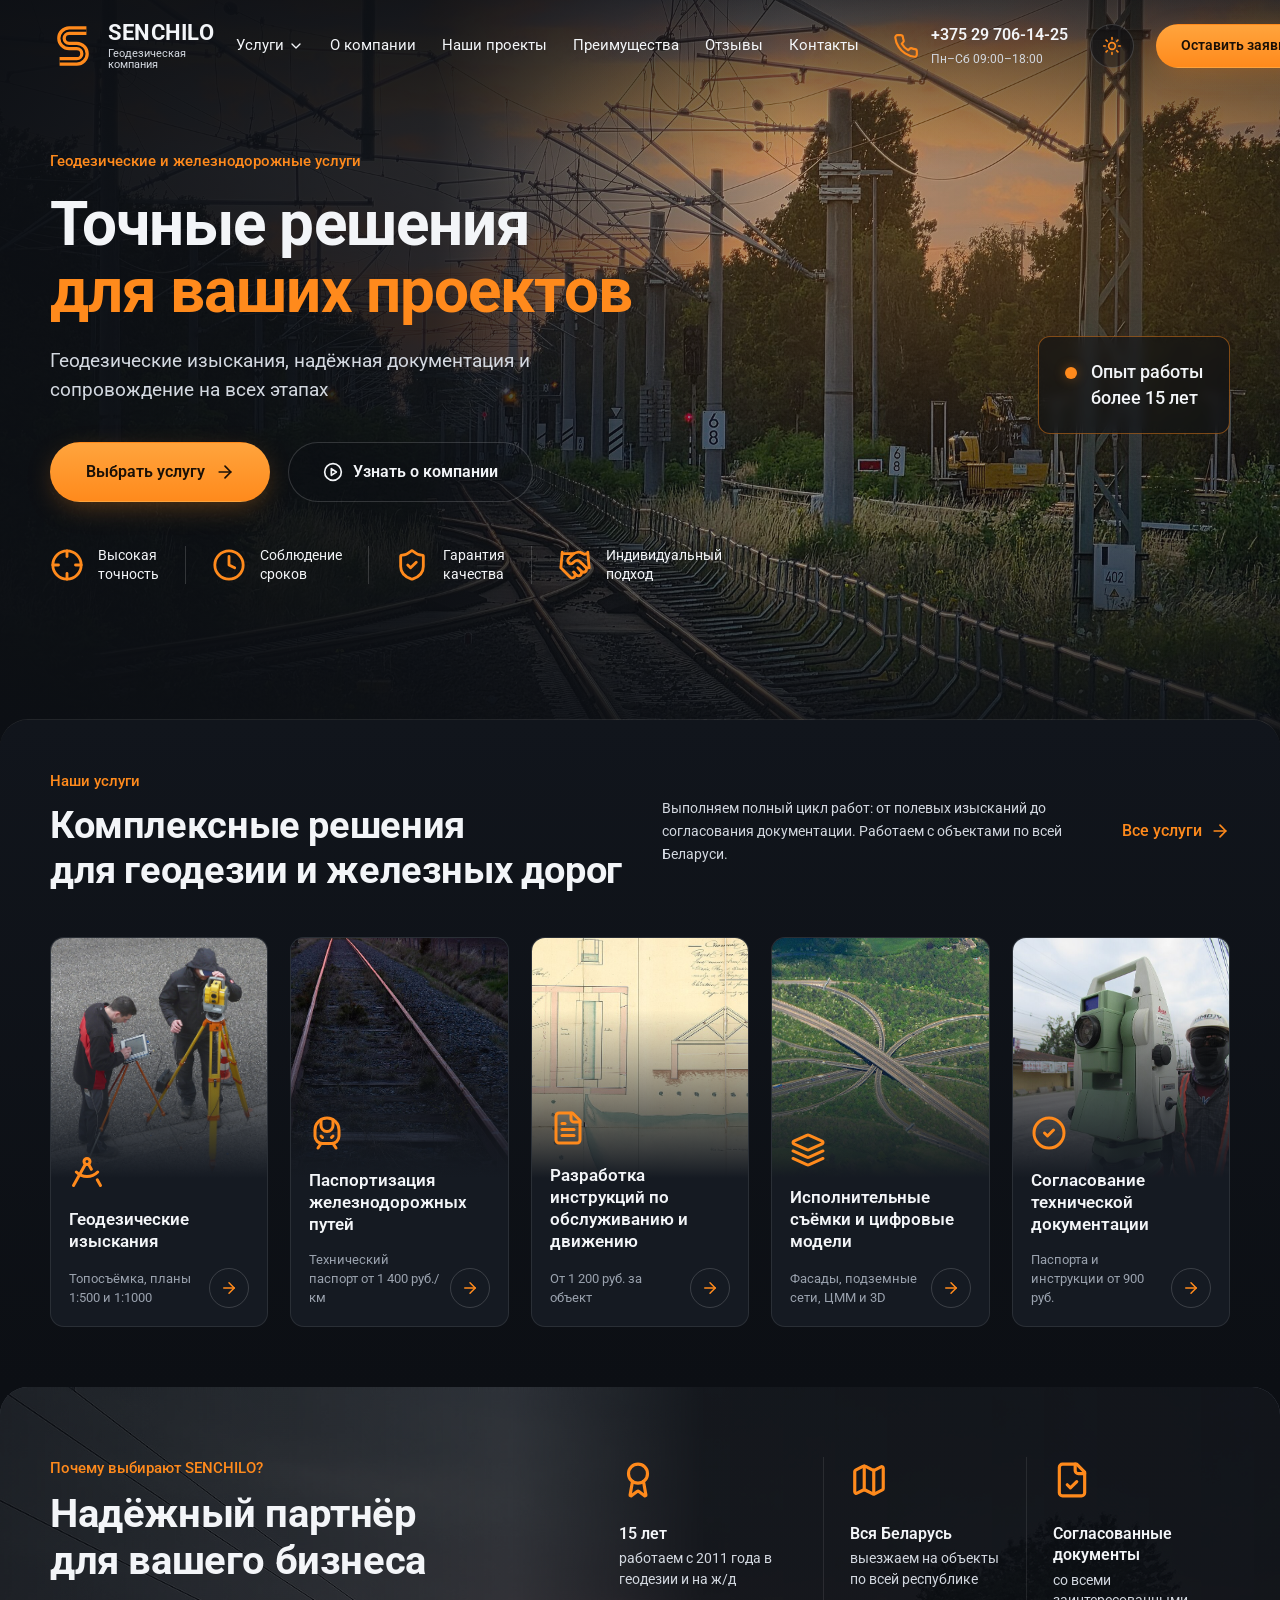
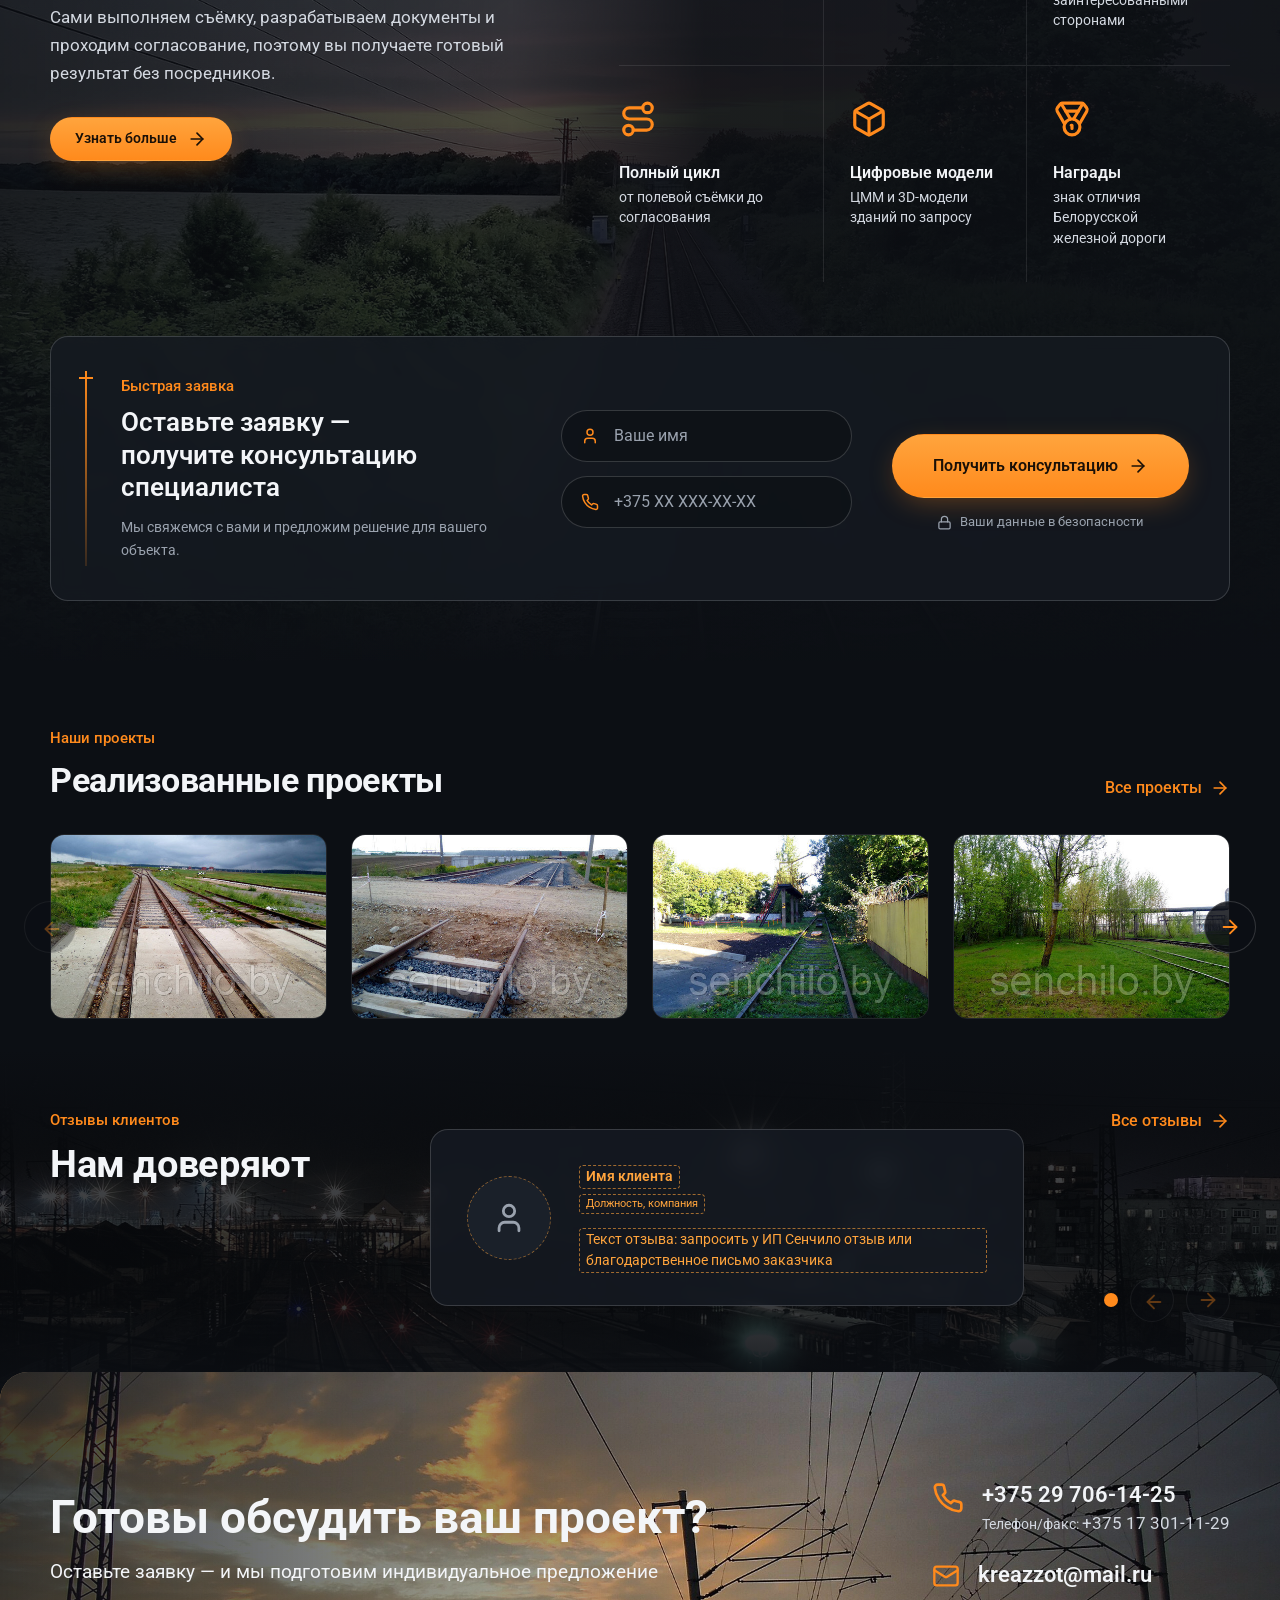
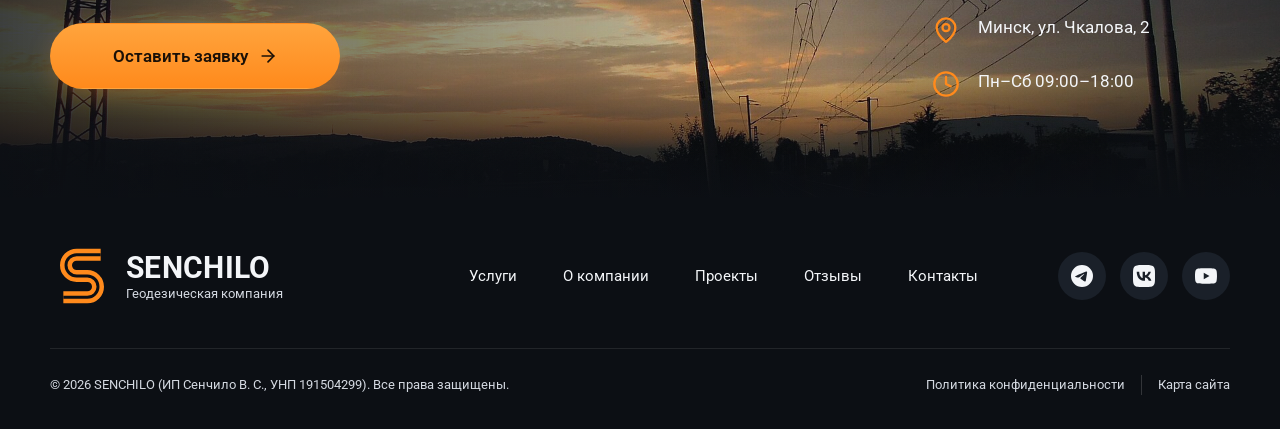
==== commit 2eedebd2: "v2: убрана ссылка «Статьи» из футера Co-Authored-By: Claude Opus 5.5 <noreply@anthropic.com>" ====
--- a/v2/index.html
+++ b/v2/index.html
@@ -300,7 +300,6 @@
         <li><a href="#preimushchestva">О компании</a></li>
         <li><a href="#proekty">Проекты</a></li>
         <li><a href="#otzyvy">Отзывы</a></li>
-        <li><a href="https://senchilo.by/a37804-pochemu-zakryli-put.html">Статьи</a></li>
         <li><a href="#kontakty">Контакты</a></li>
       </ul>
       <div class="social">
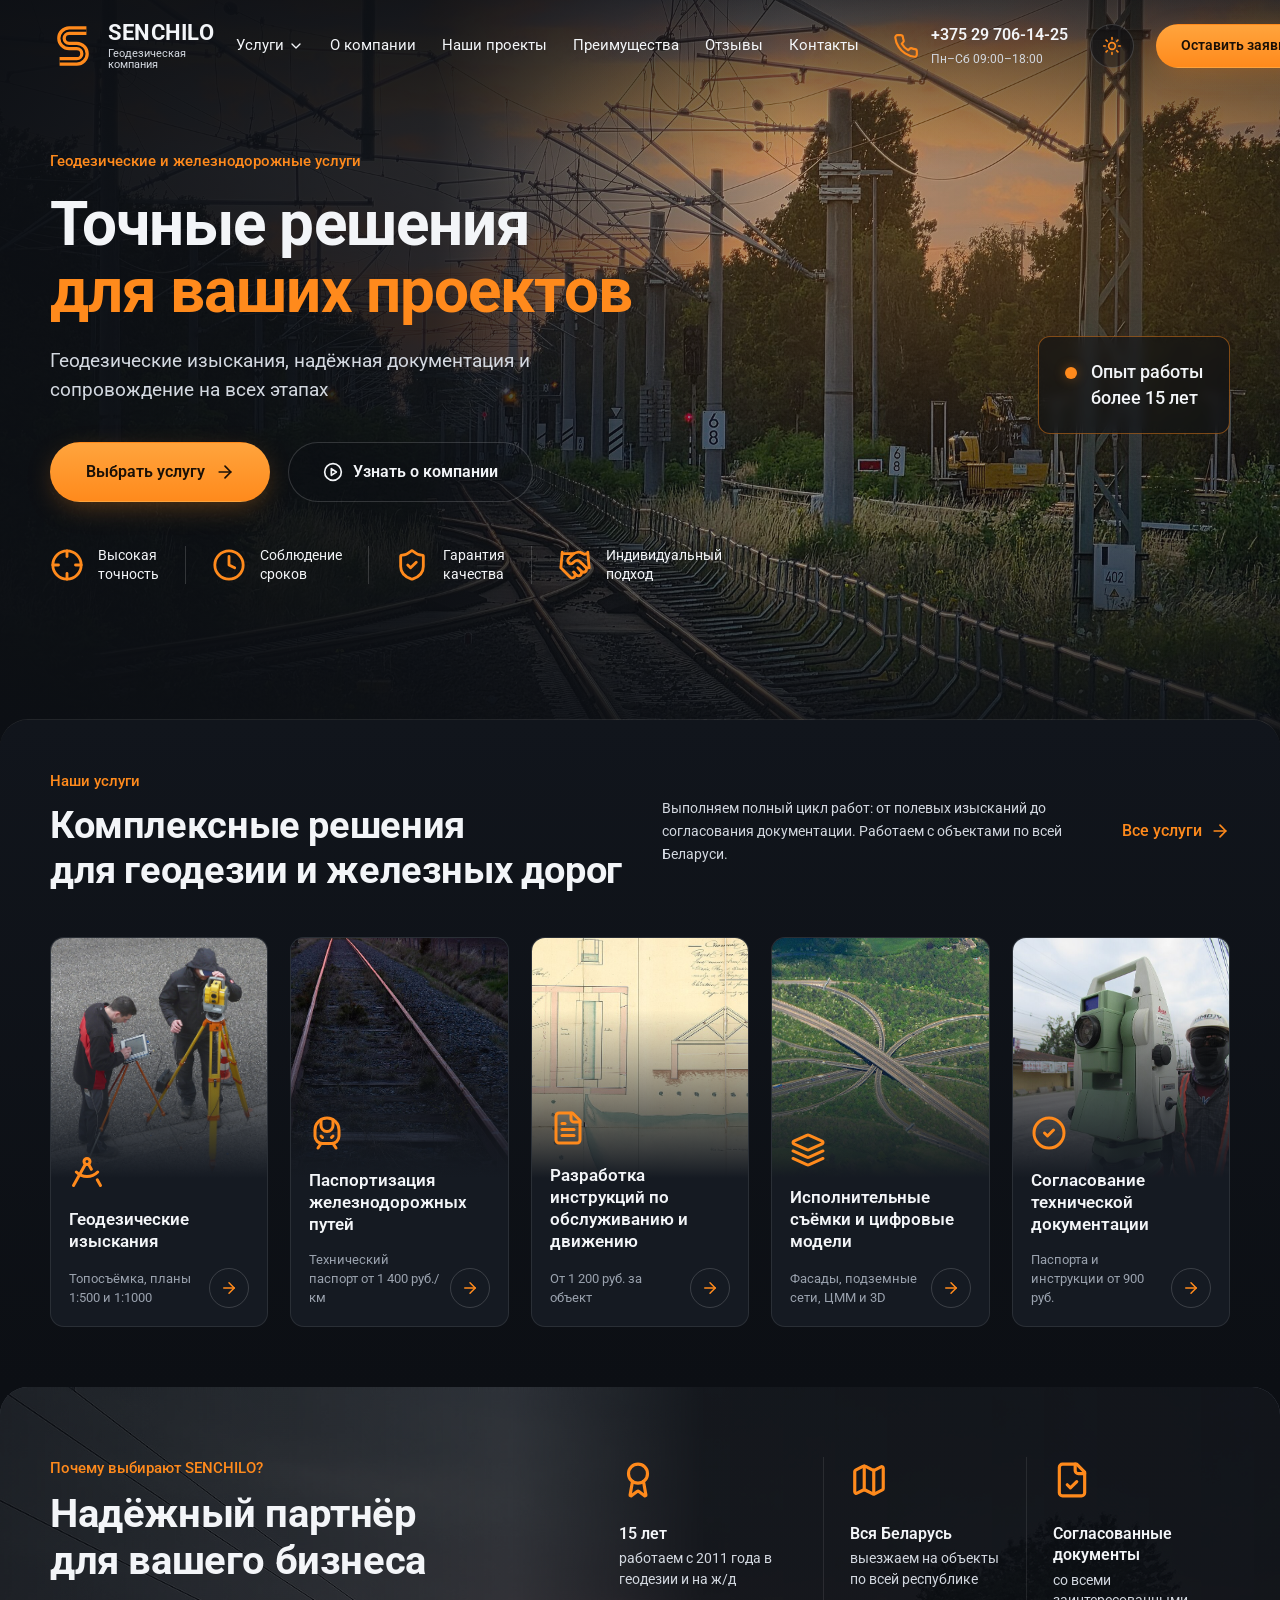
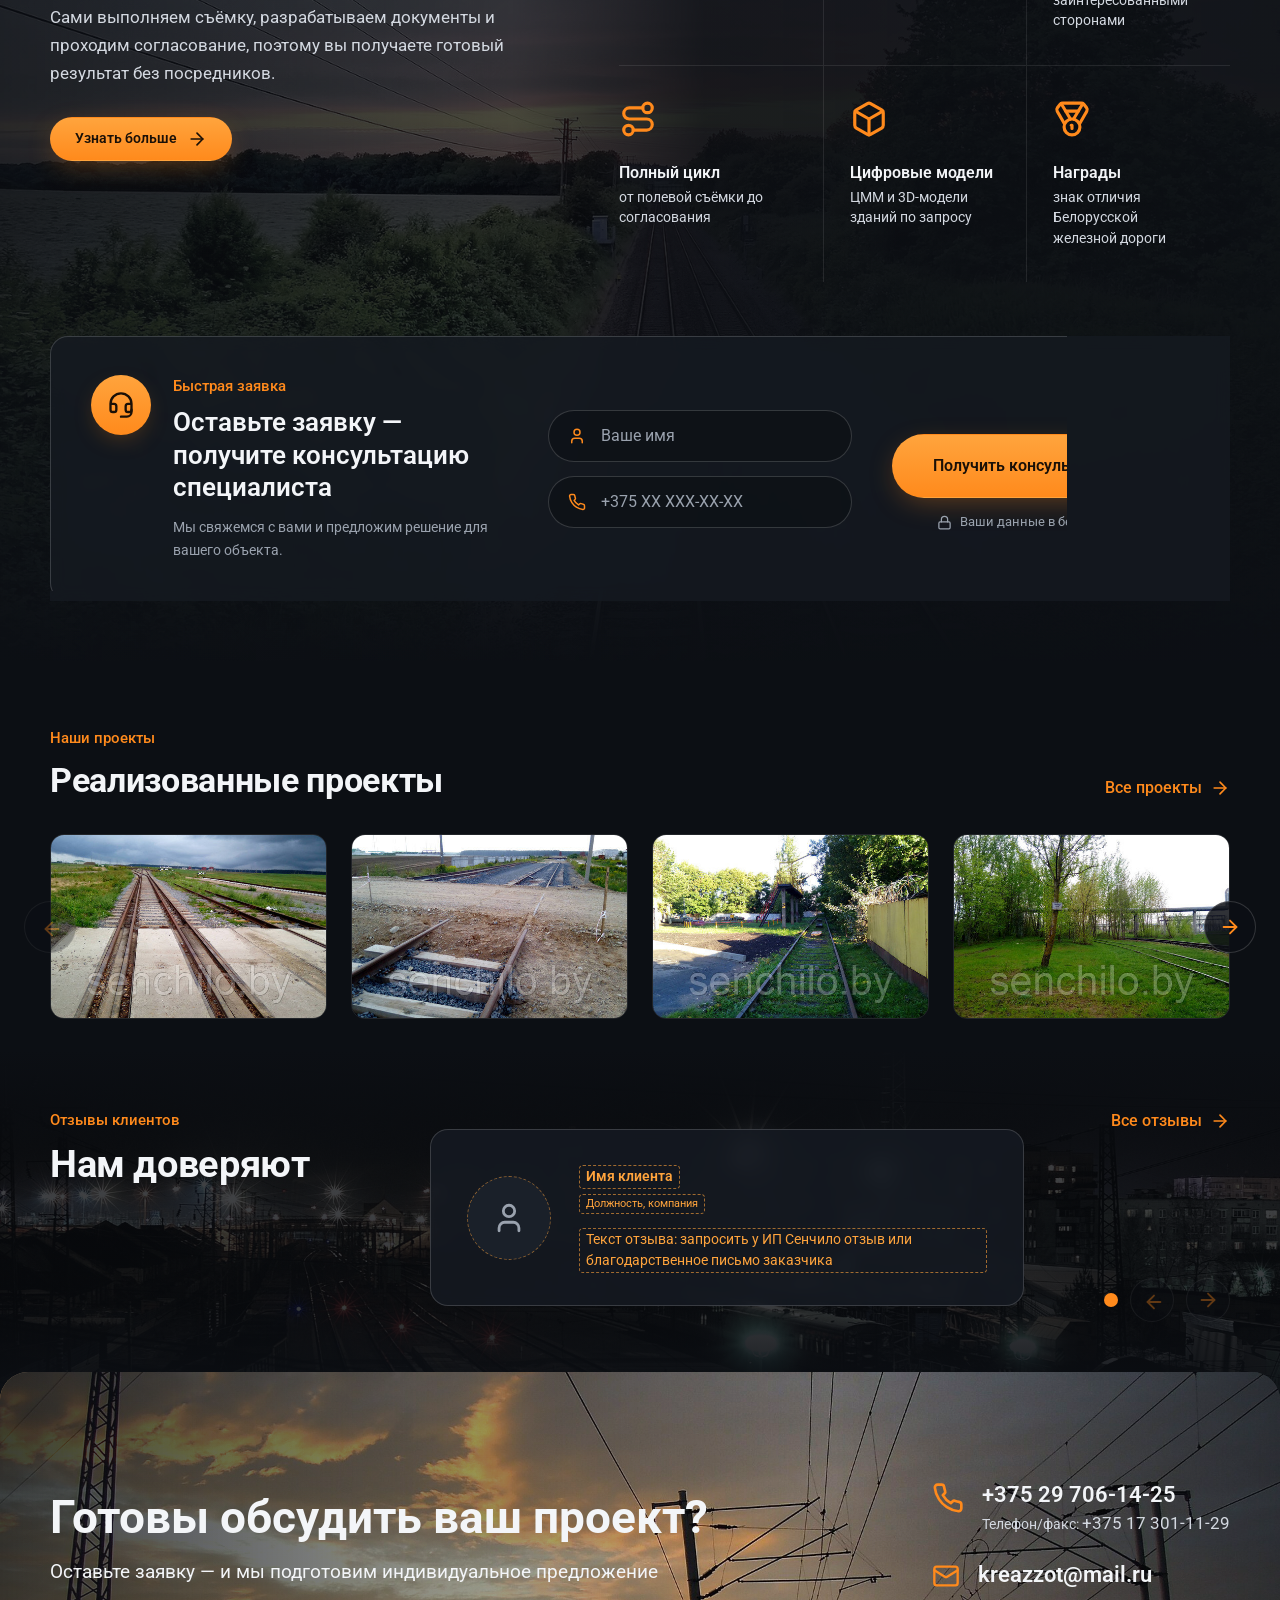
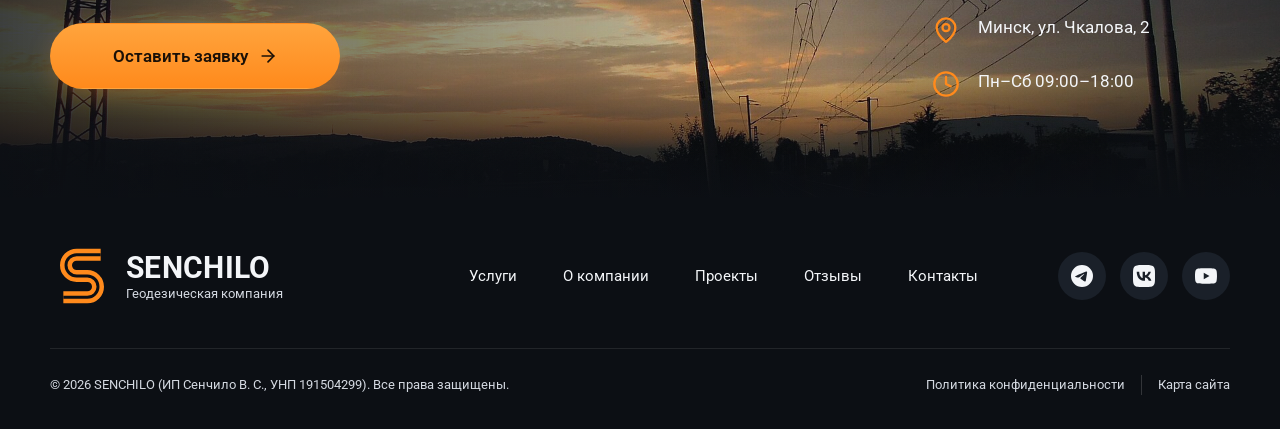
==== commit 3aa7e31b: "v2: в быстрой заявке линия с перекрестьем заменена иконкой Co-Authored-By: Claude Opus 5.5 <noreply@" ====
--- a/v2/index.html
+++ b/v2/index.html
@@ -62,6 +62,7 @@
 <symbol id="i-sun" viewBox="0 0 24 24" fill="none" stroke="currentColor" stroke-width="2" stroke-linecap="round" stroke-linejoin="round"><circle cx="12" cy="12" r="4" /><path d="M12 2v2" /><path d="M12 20v2" /><path d="m4.93 4.93 1.41 1.41" /><path d="m17.66 17.66 1.41 1.41" /><path d="M2 12h2" /><path d="M20 12h2" /><path d="m6.34 17.66-1.41 1.41" /><path d="m19.07 4.93-1.41 1.41" /></symbol>
 <symbol id="i-moon" viewBox="0 0 24 24" fill="none" stroke="currentColor" stroke-width="2" stroke-linecap="round" stroke-linejoin="round"><path d="M12 3a6 6 0 0 0 9 9 9 9 0 1 1-9-9Z" /></symbol>
 <symbol id="i-building" viewBox="0 0 24 24" fill="none" stroke="currentColor" stroke-width="2" stroke-linecap="round" stroke-linejoin="round"><path d="M6 22V4a2 2 0 0 1 2-2h8a2 2 0 0 1 2 2v18Z" /><path d="M6 12H4a2 2 0 0 0-2 2v6a2 2 0 0 0 2 2h2" /><path d="M18 9h2a2 2 0 0 1 2 2v9a2 2 0 0 1-2 2h-2" /><path d="M10 6h4" /><path d="M10 10h4" /><path d="M10 14h4" /><path d="M10 18h4" /></symbol>
+<symbol id="i-headset" viewBox="0 0 24 24" fill="none" stroke="currentColor" stroke-width="2" stroke-linecap="round" stroke-linejoin="round"><path d="M3 11h3a2 2 0 0 1 2 2v3a2 2 0 0 1-2 2H5a2 2 0 0 1-2-2v-5Zm0 0a9 9 0 1 1 18 0m0 0v5a2 2 0 0 1-2 2h-1a2 2 0 0 1-2-2v-3a2 2 0 0 1 2-2h3Z" /><path d="M21 16v2a4 4 0 0 1-4 4h-5" /></symbol>
 <symbol id="i-menu" viewBox="0 0 24 24" fill="none" stroke="currentColor" stroke-width="2" stroke-linecap="round" stroke-linejoin="round"><line x1="4" x2="20" y1="12" y2="12" /><line x1="4" x2="20" y1="6" y2="6" /><line x1="4" x2="20" y1="18" y2="18" /></symbol>
 <symbol id="i-x" viewBox="0 0 24 24" fill="none" stroke="currentColor" stroke-width="2" stroke-linecap="round" stroke-linejoin="round"><path d="M18 6 6 18" /><path d="m6 6 12 12" /></symbol>
 </svg>
@@ -201,10 +202,13 @@
       </div>
 
       <form class="quick" id="zayavka" data-endpoint="" novalidate aria-labelledby="quick-title">
-        <div>
+        <div class="quick__title">
+          <span class="quick__badge" aria-hidden="true"><svg class="icon"><use href="#i-headset"/></svg></span>
+          <div>
           <p class="eyebrow">Быстрая заявка</p>
           <h2 id="quick-title">Оставьте заявку —<br>получите консультацию специалиста</h2>
           <p class="lead-sm">Мы свяжемся с вами и предложим решение для вашего объекта.</p>
+          </div>
         </div>
         <div class="quick__fields">
           <label class="inp"><span class="visually-hidden">Ваше имя</span><svg class="icon" aria-hidden="true"><use href="#i-user"/></svg><input name="name" type="text" autocomplete="name" placeholder="Ваше имя" required></label>
--- a/v2/styles.css
+++ b/v2/styles.css
@@ -171,9 +171,10 @@
 .feats span { display: block; margin-top: 4px; color: var(--text-2); font-size: 14px; line-height: 1.45; }
 
 /* quick form */
-.quick { position: relative; display: grid; grid-template-columns: minmax(0, 1.1fr) minmax(0, 0.8fr) auto; gap: 40px; align-items: center; margin-top: 54px; padding: 38px 40px 38px 70px; border: 1px solid var(--line-2); border-radius: 18px; background: rgba(var(--panel-rgb), 0.82); backdrop-filter: blur(8px); }
-.quick::before { content: ""; position: absolute; left: 34px; top: 34px; bottom: 34px; width: 2px; background: linear-gradient(180deg, var(--orange), rgba(255, 138, 28, 0.15)); }
-.quick::after { content: ""; position: absolute; left: 28px; top: 40px; width: 14px; height: 2px; background: var(--orange); }
+.quick { position: relative; display: grid; grid-template-columns: minmax(0, 1.1fr) minmax(0, 0.8fr) auto; gap: 40px; align-items: center; margin-top: 54px; padding: 38px 40px; border: 1px solid var(--line-2); border-radius: 18px; background: rgba(var(--panel-rgb), 0.82); backdrop-filter: blur(8px); }
+.quick__title { display: flex; gap: 22px; align-items: flex-start; }
+.quick__badge { display: inline-flex; flex: none; align-items: center; justify-content: center; width: 60px; height: 60px; border-radius: 50%; background: linear-gradient(180deg, var(--orange-2), var(--orange)); color: var(--orange-ink); box-shadow: 0 8px 24px -8px var(--orange-glow); }
+.quick__badge .icon { width: 28px; height: 28px; }
 .quick h2 { margin-top: 8px; font-size: 26px; font-weight: 600; line-height: 1.25; }
 .quick .lead-sm { margin-top: 12px; font-size: 14px; color: var(--muted); }
 .quick__fields { display: grid; gap: 14px; }
@@ -312,7 +313,7 @@
   .htel small { display: none; }
   .cards { grid-template-columns: repeat(3, minmax(0, 1fr)); }
   .why__grid { grid-template-columns: minmax(0, 1fr); gap: 44px; }
-  .quick { grid-template-columns: minmax(0, 1fr) minmax(0, 1fr); padding-left: 70px; }
+  .quick { grid-template-columns: minmax(0, 1fr) minmax(0, 1fr); }
   .quick__send { grid-column: 1 / -1; justify-items: start; }
   .services__head { grid-template-columns: minmax(0, 1fr); gap: 20px; }
   .reviews__grid { grid-template-columns: minmax(0, 1fr); gap: 10px; }
@@ -349,9 +350,10 @@
   .feats { grid-template-columns: repeat(2, minmax(0, 1fr)); }
   .feats li, .feats li:nth-child(n+4) { padding: 22px 14px; border: 0; border-top: 1px solid var(--line); }
   .feats li:nth-child(3n+1) { padding-left: 14px; }
-  .quick { grid-template-columns: minmax(0, 1fr); gap: 24px; padding: 28px 22px 28px 46px; }
-  .quick::before { left: 22px; }
-  .quick::after { left: 16px; }
+  .quick { grid-template-columns: minmax(0, 1fr); gap: 24px; padding: 28px 22px; }
+  .quick__title { gap: 16px; }
+  .quick__badge { width: 48px; height: 48px; }
+  .quick__badge .icon { width: 22px; height: 22px; }
   .quick h2 { font-size: 22px; }
   .quick__send .btn { width: 100%; }
   .row-head { flex-direction: column; align-items: flex-start; }
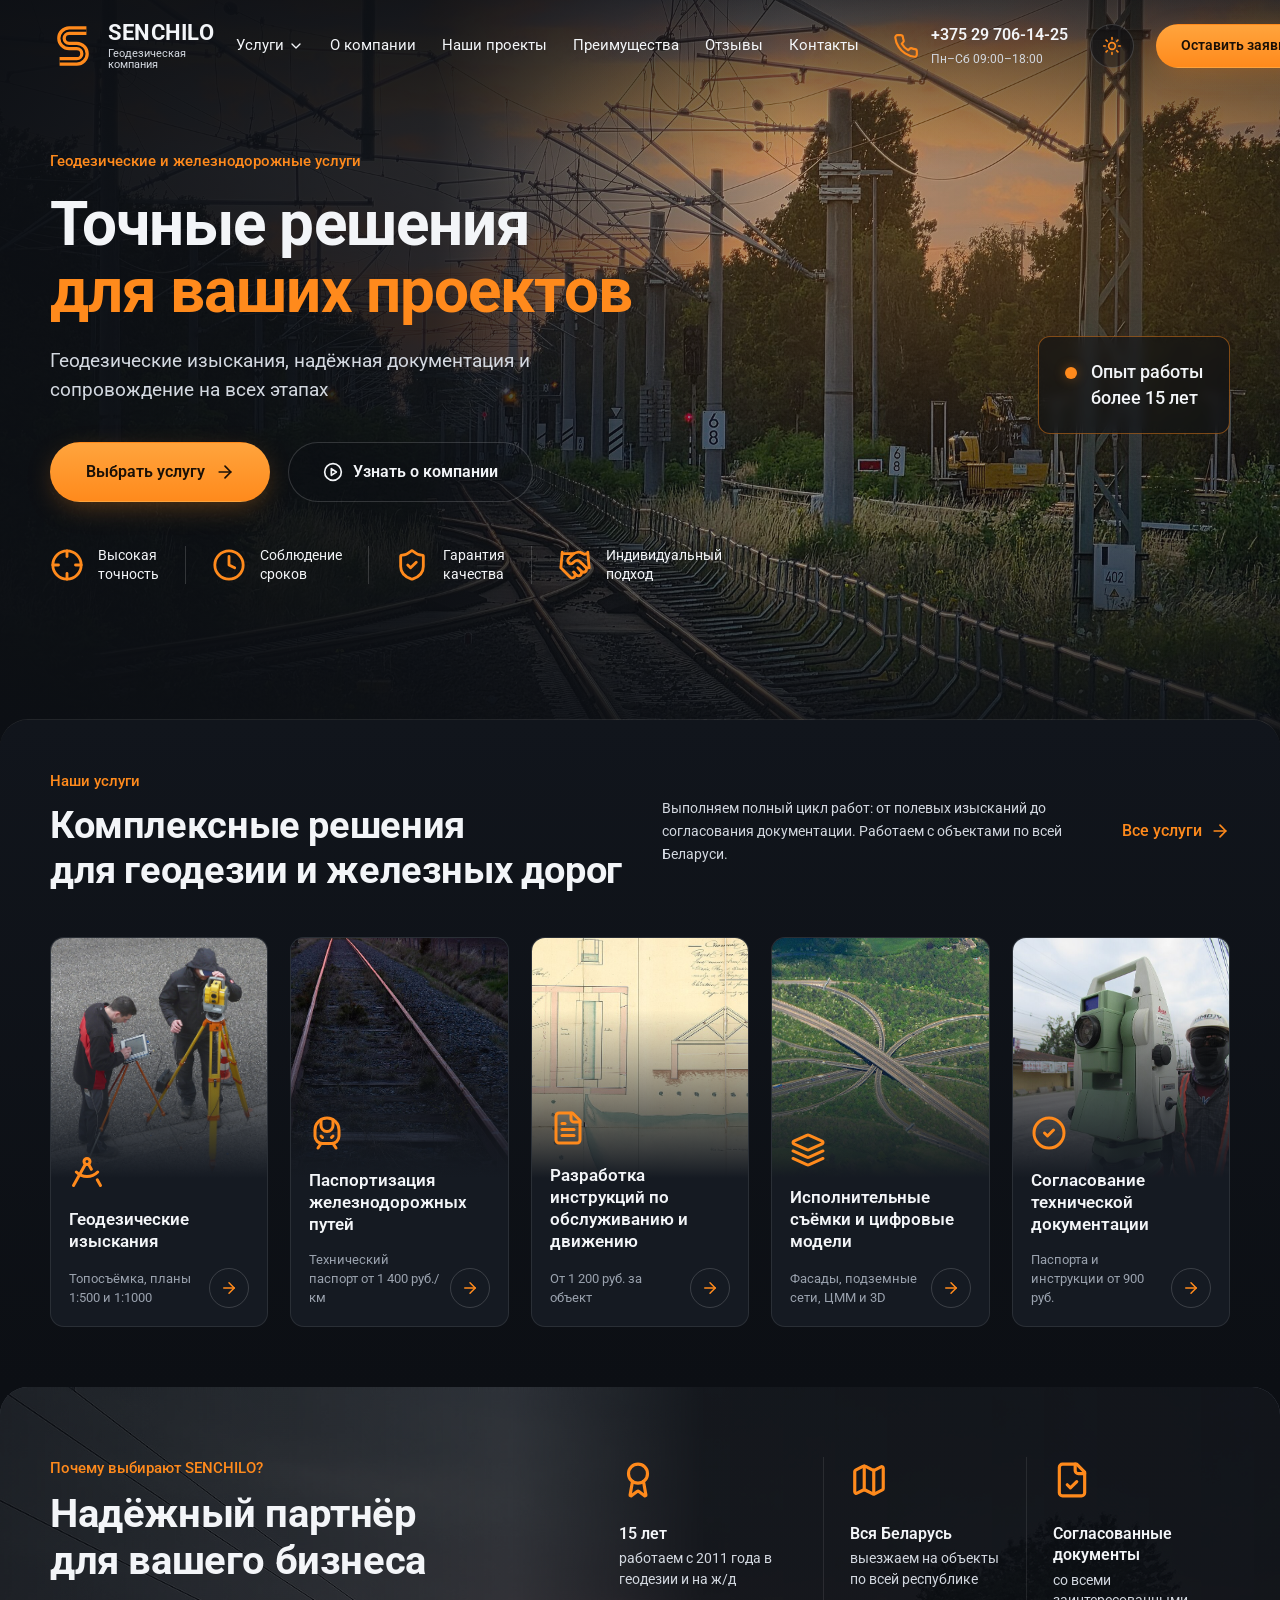
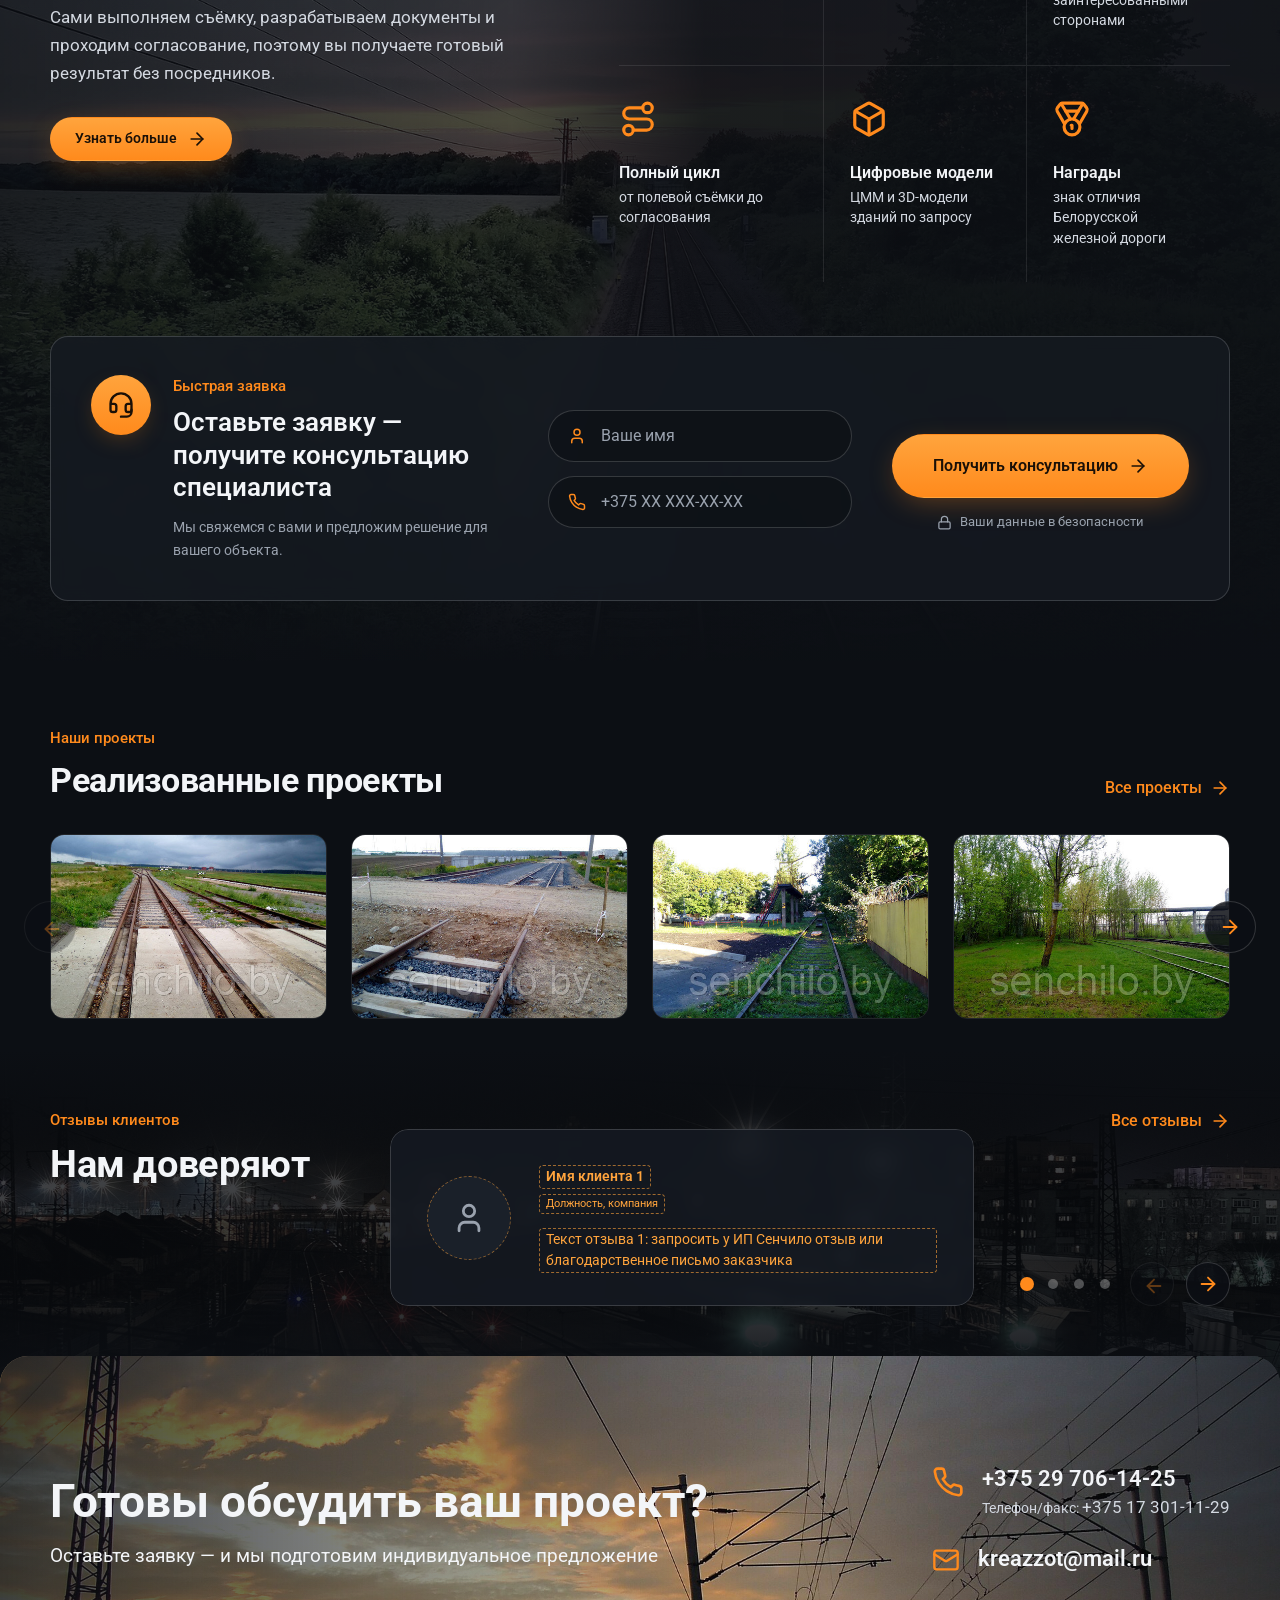
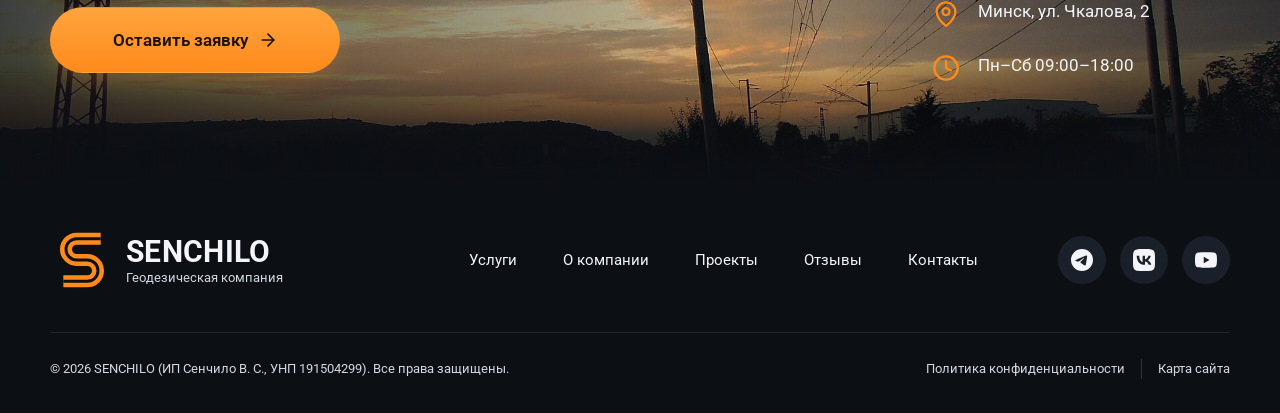
==== commit 1907376f: "v2: карусель отзывов на 4 слота (заглушки до отзывов клиента) Co-Authored-By: Claude Opus 5.5 <norep" ====
--- a/v2/index.html
+++ b/v2/index.html
@@ -255,20 +255,46 @@
         <p class="eyebrow">Отзывы клиентов</p>
         <h2 class="h2" id="otzyvy-title">Нам доверяют</h2>
       </div>
-      <figure class="quote">
-        <span class="avatar"><svg class="icon" aria-hidden="true"><use href="#i-user"/></svg></span>
-        <div>
-          <b><span class="todo">Имя клиента</span></b>
-          <small><span class="todo">Должность, компания</span></small>
-          <p><span class="todo">Текст отзыва: запросить у ИП Сенчило отзыв или благодарственное письмо заказчика</span></p>
-        </div>
-      </figure>
+      <div class="quotes" tabindex="0" aria-label="Отзывы клиентов" data-reviews>
+        <figure class="quote" aria-label="Отзыв 1 из 4">
+          <span class="avatar"><svg class="icon" aria-hidden="true"><use href="#i-user"/></svg></span>
+          <div>
+            <b><span class="todo">Имя клиента 1</span></b>
+            <small><span class="todo">Должность, компания</span></small>
+            <p><span class="todo">Текст отзыва 1: запросить у ИП Сенчило отзыв или благодарственное письмо заказчика</span></p>
+          </div>
+        </figure>
+        <figure class="quote" aria-label="Отзыв 2 из 4">
+          <span class="avatar"><svg class="icon" aria-hidden="true"><use href="#i-user"/></svg></span>
+          <div>
+            <b><span class="todo">Имя клиента 2</span></b>
+            <small><span class="todo">Должность, компания</span></small>
+            <p><span class="todo">Текст отзыва 2: запросить у ИП Сенчило отзыв или благодарственное письмо заказчика</span></p>
+          </div>
+        </figure>
+        <figure class="quote" aria-label="Отзыв 3 из 4">
+          <span class="avatar"><svg class="icon" aria-hidden="true"><use href="#i-user"/></svg></span>
+          <div>
+            <b><span class="todo">Имя клиента 3</span></b>
+            <small><span class="todo">Должность, компания</span></small>
+            <p><span class="todo">Текст отзыва 3: запросить у ИП Сенчило отзыв или благодарственное письмо заказчика</span></p>
+          </div>
+        </figure>
+        <figure class="quote" aria-label="Отзыв 4 из 4">
+          <span class="avatar"><svg class="icon" aria-hidden="true"><use href="#i-user"/></svg></span>
+          <div>
+            <b><span class="todo">Имя клиента 4</span></b>
+            <small><span class="todo">Должность, компания</span></small>
+            <p><span class="todo">Текст отзыва 4: запросить у ИП Сенчило отзыв или благодарственное письмо заказчика</span></p>
+          </div>
+        </figure>
+      </div>
       <div class="reviews__side">
         <a class="more" href="#kontakty">Все отзывы <svg class="icon" aria-hidden="true"><use href="#i-arrow-right"/></svg></a>
         <div class="dots">
-          <i aria-hidden="true"></i>
-          <button class="arrow" type="button" aria-label="Предыдущий отзыв" disabled><svg class="icon" aria-hidden="true"><use href="#i-arrow-right" transform="rotate(180 12 12)"/></svg></button>
-          <button class="arrow" type="button" aria-label="Следующий отзыв" disabled><svg class="icon" aria-hidden="true"><use href="#i-arrow-right"/></svg></button>
+          <span class="dots__list"><button class="dot" type="button" aria-label="Отзыв 1"></button><button class="dot" type="button" aria-label="Отзыв 2"></button><button class="dot" type="button" aria-label="Отзыв 3"></button><button class="dot" type="button" aria-label="Отзыв 4"></button></span>
+          <button class="arrow" type="button" aria-label="Предыдущий отзыв" data-rprev><svg class="icon" aria-hidden="true"><use href="#i-arrow-right" transform="rotate(180 12 12)"/></svg></button>
+          <button class="arrow" type="button" aria-label="Следующий отзыв" data-rnext><svg class="icon" aria-hidden="true"><use href="#i-arrow-right"/></svg></button>
         </div>
       </div>
     </div>
@@ -428,6 +454,26 @@
   try { localStorage.setItem('theme', t); } catch (e) {}
 });
 
+// Карусель отзывов
+const rv = document.querySelector('[data-reviews]');
+if (rv) {
+  const items = [...rv.children], dots = [...document.querySelectorAll('.dots .dot')];
+  const prev = document.querySelector('[data-rprev]'), next = document.querySelector('[data-rnext]');
+  const step = () => (items[1] ? items[1].offsetLeft - items[0].offsetLeft : rv.clientWidth);
+  const idx = () => Math.round(rv.scrollLeft / step());
+  const go = (i) => rv.scrollTo({ left: Math.max(0, Math.min(items.length - 1, i)) * step(), behavior: 'smooth' });
+  const sync = () => {
+    const i = idx();
+    dots.forEach((d, k) => d.setAttribute('aria-current', k === i ? 'true' : 'false'));
+    prev.disabled = i === 0; next.disabled = i === items.length - 1;
+  };
+  prev.addEventListener('click', () => go(idx() - 1));
+  next.addEventListener('click', () => go(idx() + 1));
+  dots.forEach((d, k) => d.addEventListener('click', () => go(k)));
+  rv.addEventListener('scroll', sync, { passive: true });
+  addEventListener('resize', sync); sync();
+}
+
 // Попап услуги
 const modal = document.getElementById('svc-modal');
 const slot = modal.querySelector('[data-slot]'), mform = modal.querySelector('form');
--- a/v2/styles.css
+++ b/v2/styles.css
@@ -212,7 +212,9 @@
 .reviews__bg { position: absolute; inset: 0; z-index: -2; width: 100%; height: 100%; object-fit: cover; object-position: 50% 60%; filter: grayscale(0.6) brightness(0.5); }
 .reviews::before { content: ""; position: absolute; inset: 0; z-index: -1; background: linear-gradient(180deg, var(--bg) 0%, rgba(var(--ov), 0.55) 35%, rgba(var(--ov), 0.6) 70%, var(--bg) 100%); }
 .reviews__grid { display: grid; grid-template-columns: 300px minmax(0, 1fr) auto; gap: 40px; align-items: start; }
-.quote { display: flex; gap: 28px; align-items: center; margin-top: 20px; padding: 32px 36px; border: 1px solid var(--line-2); border-radius: 18px; background: rgba(var(--panel-rgb), 0.88); backdrop-filter: blur(6px); }
+.quotes { display: grid; grid-auto-flow: column; grid-auto-columns: 100%; gap: 24px; margin-top: 20px; overflow-x: auto; scroll-snap-type: x mandatory; scrollbar-width: none; border-radius: 18px; }
+.quotes::-webkit-scrollbar { display: none; }
+.quote { margin: 0; scroll-snap-align: start; display: flex; gap: 28px; align-items: center; padding: 32px 36px; border: 1px solid var(--line-2); border-radius: 18px; background: rgba(var(--panel-rgb), 0.88); backdrop-filter: blur(6px); }
 .avatar { display: inline-flex; flex: none; align-items: center; justify-content: center; width: 84px; height: 84px; border-radius: 50%; background: var(--panel-2); color: var(--muted); border: 1px dashed rgba(255, 164, 61, 0.5); }
 .avatar .icon { width: 34px; height: 34px; }
 .quote b { display: block; font-size: 17px; font-weight: 600; }
@@ -220,7 +222,11 @@
 .quote p { margin-top: 14px; color: var(--text-2); font-size: 16px; line-height: 1.6; }
 .reviews__side { display: grid; justify-items: end; align-content: space-between; height: 100%; gap: 24px; }
 .dots { display: flex; align-items: center; gap: 12px; }
-.dots i { width: 14px; height: 14px; border-radius: 50%; background: var(--orange); }
+.dots__list { display: flex; }
+.dot { display: inline-flex; align-items: center; justify-content: center; width: 26px; height: 44px; padding: 0; border: 0; background: none; cursor: pointer; }
+.dot::before { content: ""; width: 10px; height: 10px; border-radius: 50%; background: rgba(var(--ink), 0.28); transition: background-color 0.2s, transform 0.2s; }
+.dot:hover::before { background: rgba(var(--ink), 0.5); }
+.dot[aria-current="true"]::before { background: var(--orange); transform: scale(1.4); }
 .dots .arrow { position: static; transform: none; width: 44px; height: 44px; }
 
 /* cta */
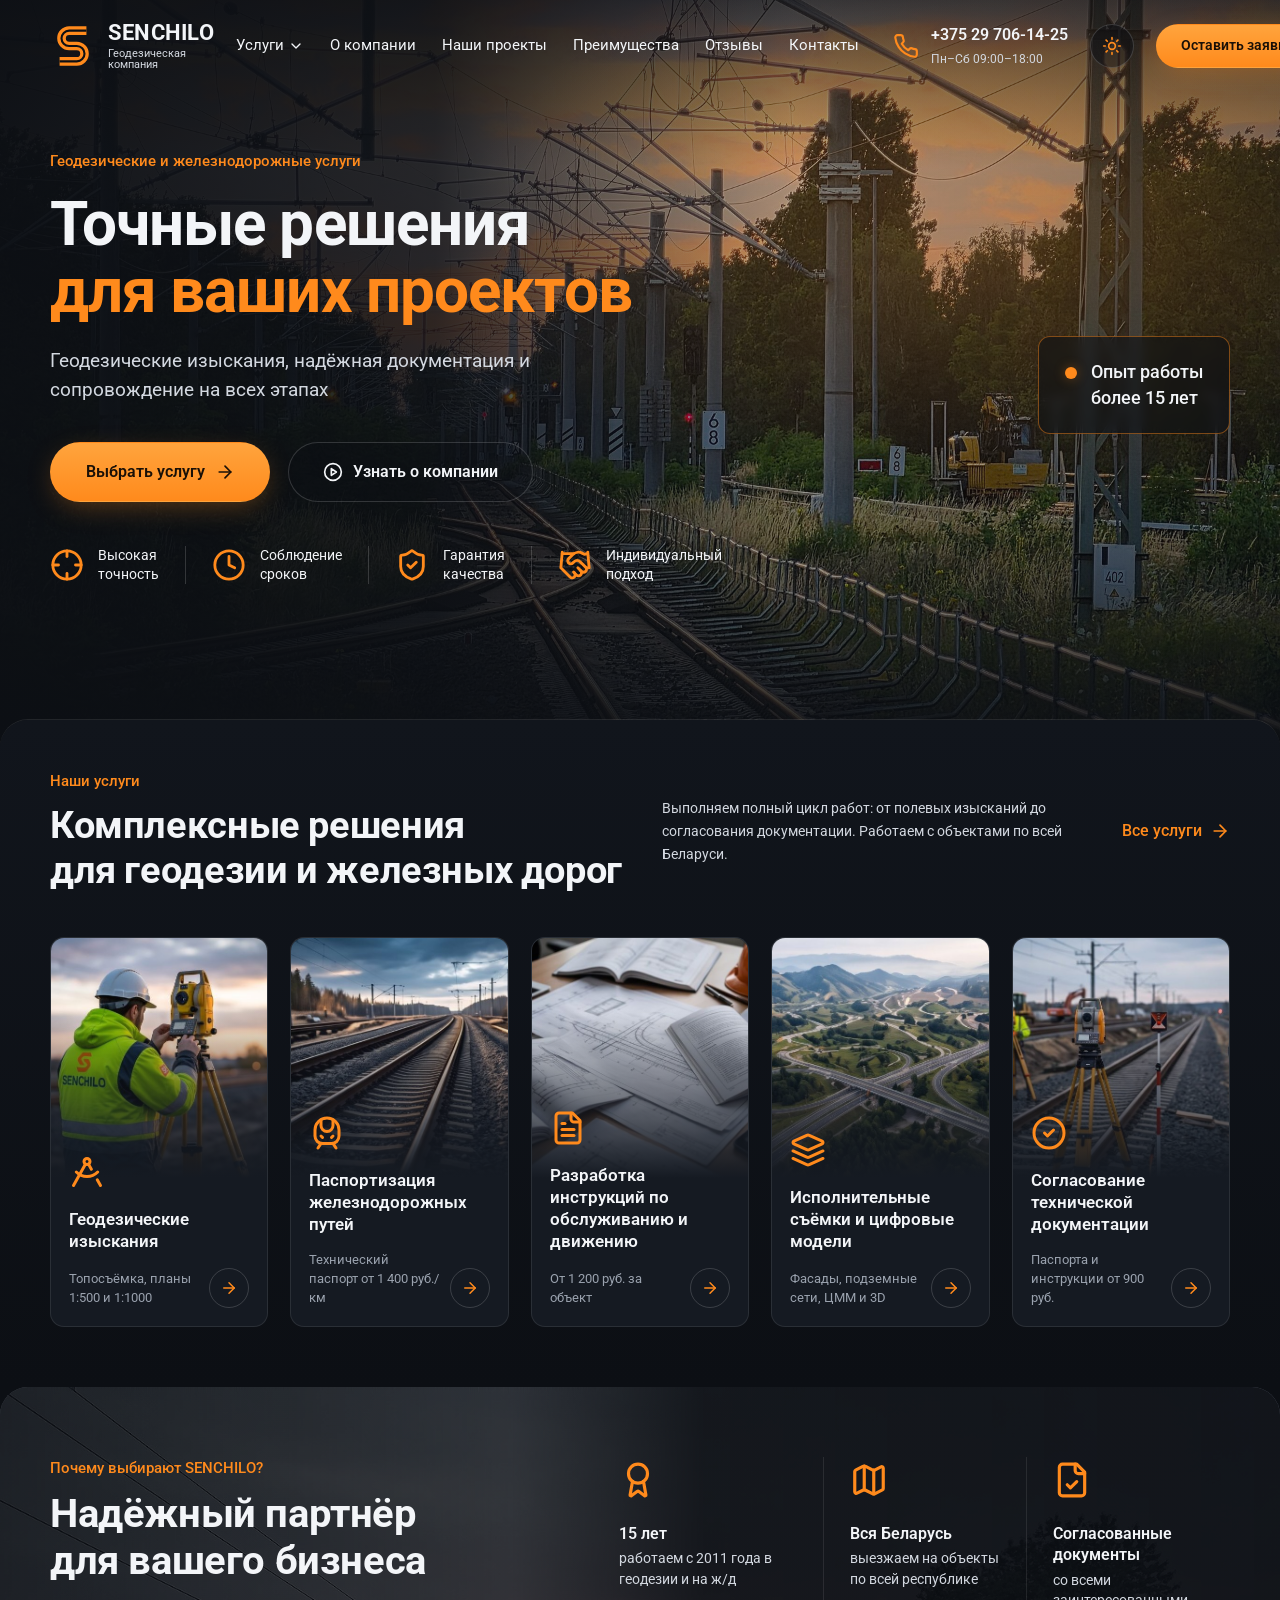
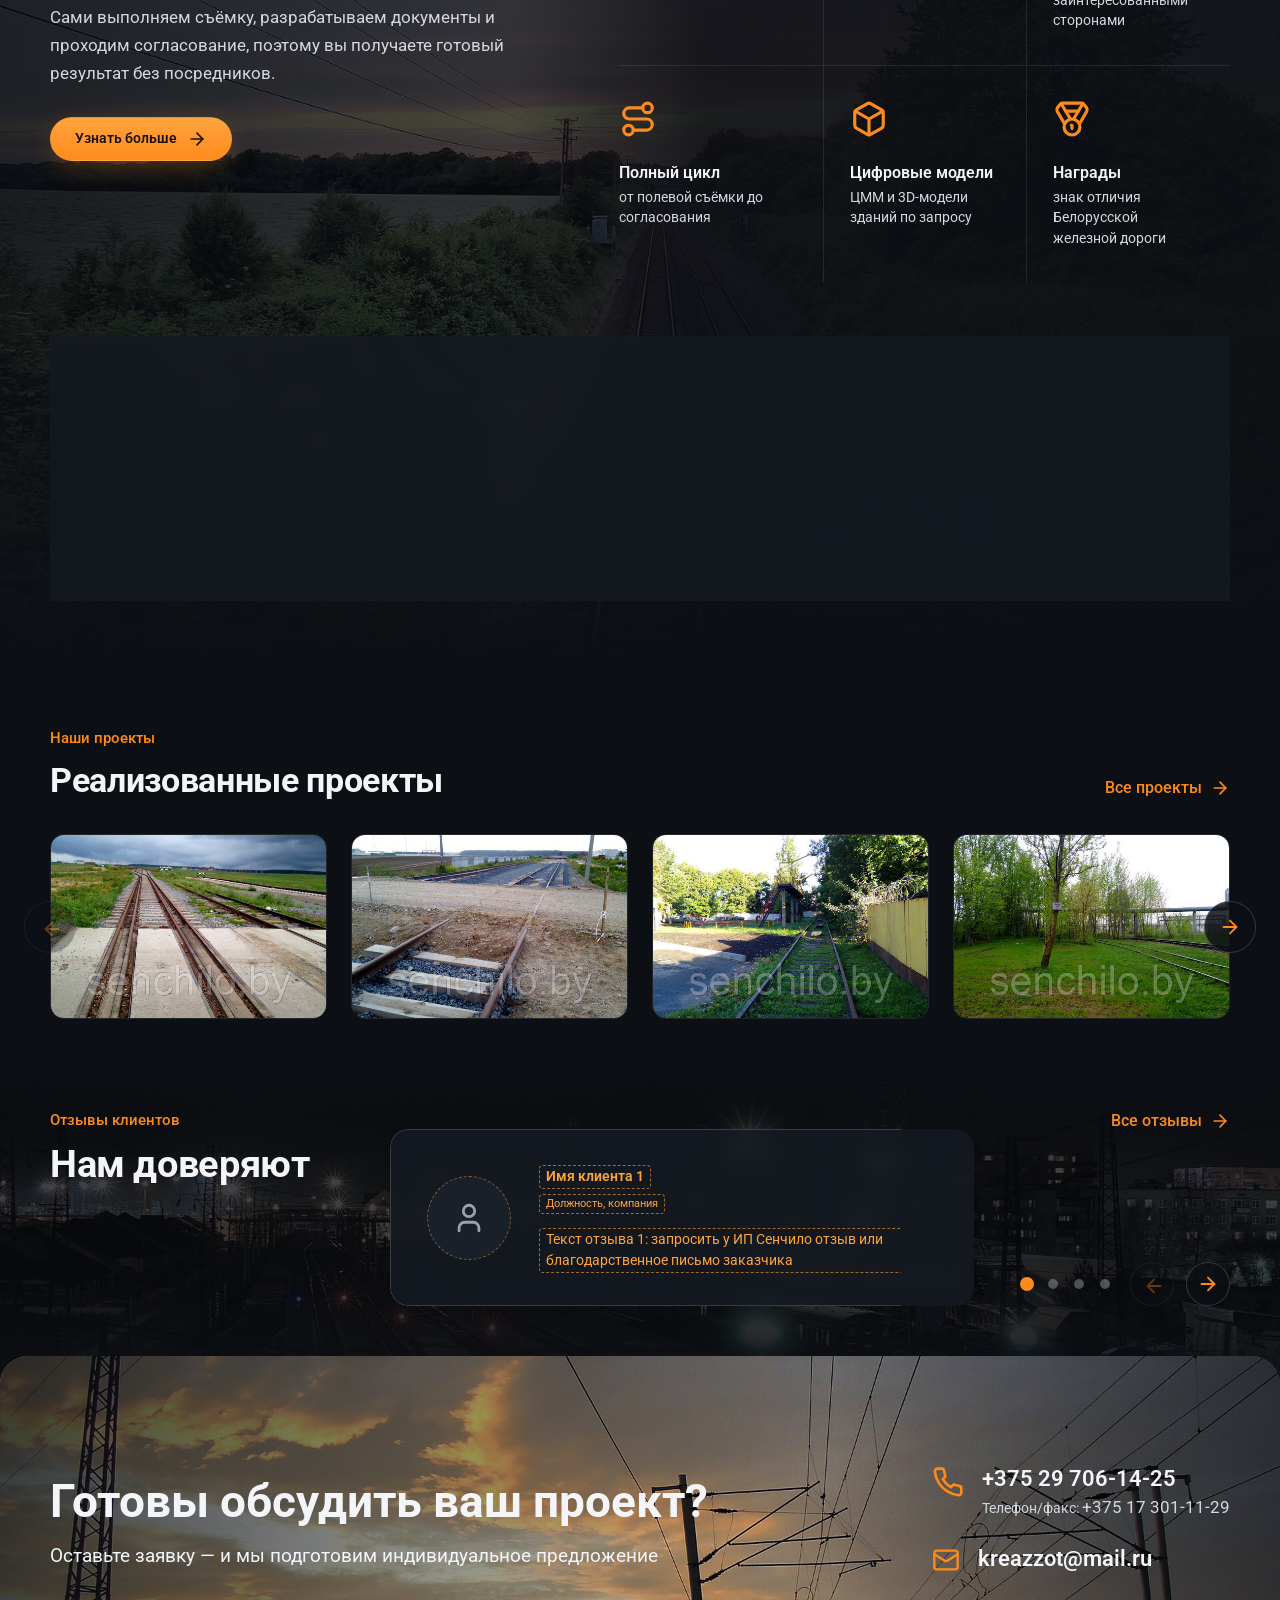
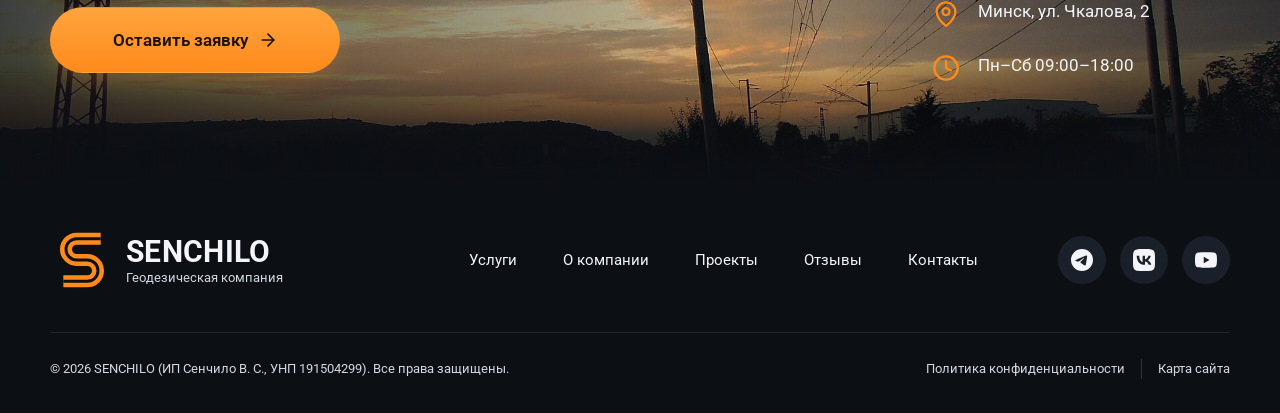
==== commit d309e4cf: "v2: фото услуг заменены на фото заказчика Co-Authored-By: Claude Opus 5.5 <noreply@anthropic.com>" ====
--- a/v2/index.html
+++ b/v2/index.html
@@ -138,7 +138,7 @@
       </div>
       <ul class="cards">
         <li class="card">
-          <div class="card__img"><img src="img/svc-geo.jpg" width="960" height="1154" alt="" loading="lazy"></div>
+          <div class="card__img"><img src="img/svc-geo.jpg" width="617" height="512" alt="" loading="lazy"></div>
           <div class="card__body">
             <svg class="icon" aria-hidden="true"><use href="#i-drafting-compass"/></svg>
             <h3>Геодезические изыскания</h3>
@@ -146,7 +146,7 @@
           </div>
         </li>
         <li class="card">
-          <div class="card__img"><img src="img/svc-pasport.jpg" width="960" height="645" alt="" loading="lazy"></div>
+          <div class="card__img"><img src="img/svc-pasport.jpg" width="620" height="512" alt="" loading="lazy"></div>
           <div class="card__body">
             <svg class="icon" aria-hidden="true"><use href="#i-train-front"/></svg>
             <h3>Паспортизация железнодорожных путей</h3>
@@ -154,7 +154,7 @@
           </div>
         </li>
         <li class="card">
-          <div class="card__img"><img src="img/svc-instr.jpg" width="960" height="599" alt="" loading="lazy"></div>
+          <div class="card__img"><img src="img/svc-instr.jpg" width="622" height="512" alt="" loading="lazy"></div>
           <div class="card__body">
             <svg class="icon" aria-hidden="true"><use href="#i-file-text"/></svg>
             <h3>Разработка инструкций по обслуживанию и движению</h3>
@@ -162,7 +162,7 @@
           </div>
         </li>
         <li class="card">
-          <div class="card__img"><img src="img/svc-model.jpg" width="960" height="619" alt="" loading="lazy"></div>
+          <div class="card__img"><img src="img/svc-model.jpg" width="954" height="517" alt="" loading="lazy"></div>
           <div class="card__body">
             <svg class="icon" aria-hidden="true"><use href="#i-layers"/></svg>
             <h3>Исполнительные съёмки и цифровые модели</h3>
@@ -170,7 +170,7 @@
           </div>
         </li>
         <li class="card">
-          <div class="card__img"><img src="img/svc-sogl.jpg" width="960" height="720" alt="" loading="lazy"></div>
+          <div class="card__img"><img src="img/svc-sogl.jpg" width="953" height="517" alt="" loading="lazy"></div>
           <div class="card__body">
             <svg class="icon" aria-hidden="true"><use href="#i-circle-check"/></svg>
             <h3>Согласование технической документации</h3>
@@ -378,7 +378,7 @@
   </ul>
 </template>
 <template id="tpl-geo">
-  <div class="modal__img"><img src="img/svc-geo.jpg" width="960" height="1154" alt=""></div>
+  <div class="modal__img"><img src="img/svc-geo.jpg" width="617" height="512" alt=""></div>
   <svg class="icon" aria-hidden="true"><use href="#i-drafting-compass"/></svg>
   <h2 id="modal-title">Геодезические изыскания</h2>
   <p class="modal__lead">Инженерно-геодезические изыскания для проектирования и строительства. Выезжаем на объекты по всей Беларуси.</p>
@@ -388,10 +388,10 @@
     <li><span>Вынос в натуру осей зданий</span><b>по запросу</b></li>
     <li><span>Съёмка железнодорожных станций, планы и профили для ТРА</span><b>по запросу</b></li>
   </ul>
-  <p class="modal__note">Стоимость рассчитываем под объект: оставьте заявку или позвоните +375 29 706-14-25.</p>
+  <p class="modal__note">Стоимость рассчитываем под объект: оставьте заявку или позвоните <span style="white-space:nowrap">+375 29 706-14-25</span>.</p>
 </template>
 <template id="tpl-pasport">
-  <div class="modal__img"><img src="img/svc-pasport.jpg" width="960" height="645" alt=""></div>
+  <div class="modal__img"><img src="img/svc-pasport.jpg" width="620" height="512" alt=""></div>
   <svg class="icon" aria-hidden="true"><use href="#i-train-front"/></svg>
   <h2 id="modal-title">Паспортизация железнодорожных путей</h2>
   <p class="modal__lead">Разрабатываем технические паспорта железнодорожных путей необщего пользования, вносим в них изменения и согласовываем со всеми заинтересованными сторонами.</p>
@@ -403,7 +403,7 @@
   <p class="modal__note">Итоговая стоимость зависит от объекта, назовём её после заявки.</p>
 </template>
 <template id="tpl-instr">
-  <div class="modal__img"><img src="img/svc-instr.jpg" width="960" height="599" alt=""></div>
+  <div class="modal__img"><img src="img/svc-instr.jpg" width="622" height="512" alt=""></div>
   <svg class="icon" aria-hidden="true"><use href="#i-file-text"/></svg>
   <h2 id="modal-title">Разработка инструкций по обслуживанию и движению</h2>
   <p class="modal__lead">Инструкции о порядке обслуживания и организации движения на железнодорожных путях необщего пользования: разработка, изменения и согласование.</p>
@@ -415,7 +415,7 @@
   <p class="modal__note">Итоговая стоимость зависит от объекта, назовём её после заявки.</p>
 </template>
 <template id="tpl-model">
-  <div class="modal__img"><img src="img/svc-model.jpg" width="960" height="619" alt=""></div>
+  <div class="modal__img"><img src="img/svc-model.jpg" width="954" height="517" alt=""></div>
   <svg class="icon" aria-hidden="true"><use href="#i-layers"/></svg>
   <h2 id="modal-title">Исполнительные съёмки и цифровые модели</h2>
   <p class="modal__lead">Исполнительные съёмки зданий и подземных коммуникаций, цифровые модели местности и 3D-модели зданий.</p>
@@ -425,10 +425,10 @@
     <li><span>Цифровая модель местности</span><b>по запросу</b></li>
     <li><span>3D-модели зданий</span><b>по запросу</b></li>
   </ul>
-  <p class="modal__note">Стоимость рассчитываем под объект: оставьте заявку или позвоните +375 29 706-14-25.</p>
+  <p class="modal__note">Стоимость рассчитываем под объект: оставьте заявку или позвоните <span style="white-space:nowrap">+375 29 706-14-25</span>.</p>
 </template>
 <template id="tpl-sogl">
-  <div class="modal__img"><img src="img/svc-sogl.jpg" width="960" height="720" alt=""></div>
+  <div class="modal__img"><img src="img/svc-sogl.jpg" width="953" height="517" alt=""></div>
   <svg class="icon" aria-hidden="true"><use href="#i-circle-check"/></svg>
   <h2 id="modal-title">Согласование технической документации</h2>
   <p class="modal__lead">Вся документация выдаётся заказчику согласованной (утверждённой) в установленном порядке со всеми заинтересованными сторонами.</p>
--- a/v2/styles.css
+++ b/v2/styles.css
@@ -290,7 +290,7 @@
 .modal__box { display: grid; grid-template-columns: minmax(0, 1.25fr) minmax(0, 1fr); max-height: calc(100dvh - 34px); overflow-y: auto; overscroll-behavior: contain; }
 .modal__info { padding: 0 40px 36px; }
 .modal__img { position: relative; height: 210px; margin: 0 -40px 26px; }
-.modal__img img { width: 100%; height: 100%; object-fit: cover; }
+.modal__img img { width: 100%; height: 100%; object-fit: cover; object-position: 50% 30%; }
 .modal__img::after { content: ""; position: absolute; inset: 0; background: linear-gradient(180deg, rgba(var(--panel-rgb), 0) 40%, var(--panel) 100%); }
 .modal__info > .icon { width: 36px; height: 36px; color: var(--accent); stroke-width: 1.6; }
 .modal__info h2 { margin-top: 14px; font-size: 30px; font-weight: 700; line-height: 1.2; }
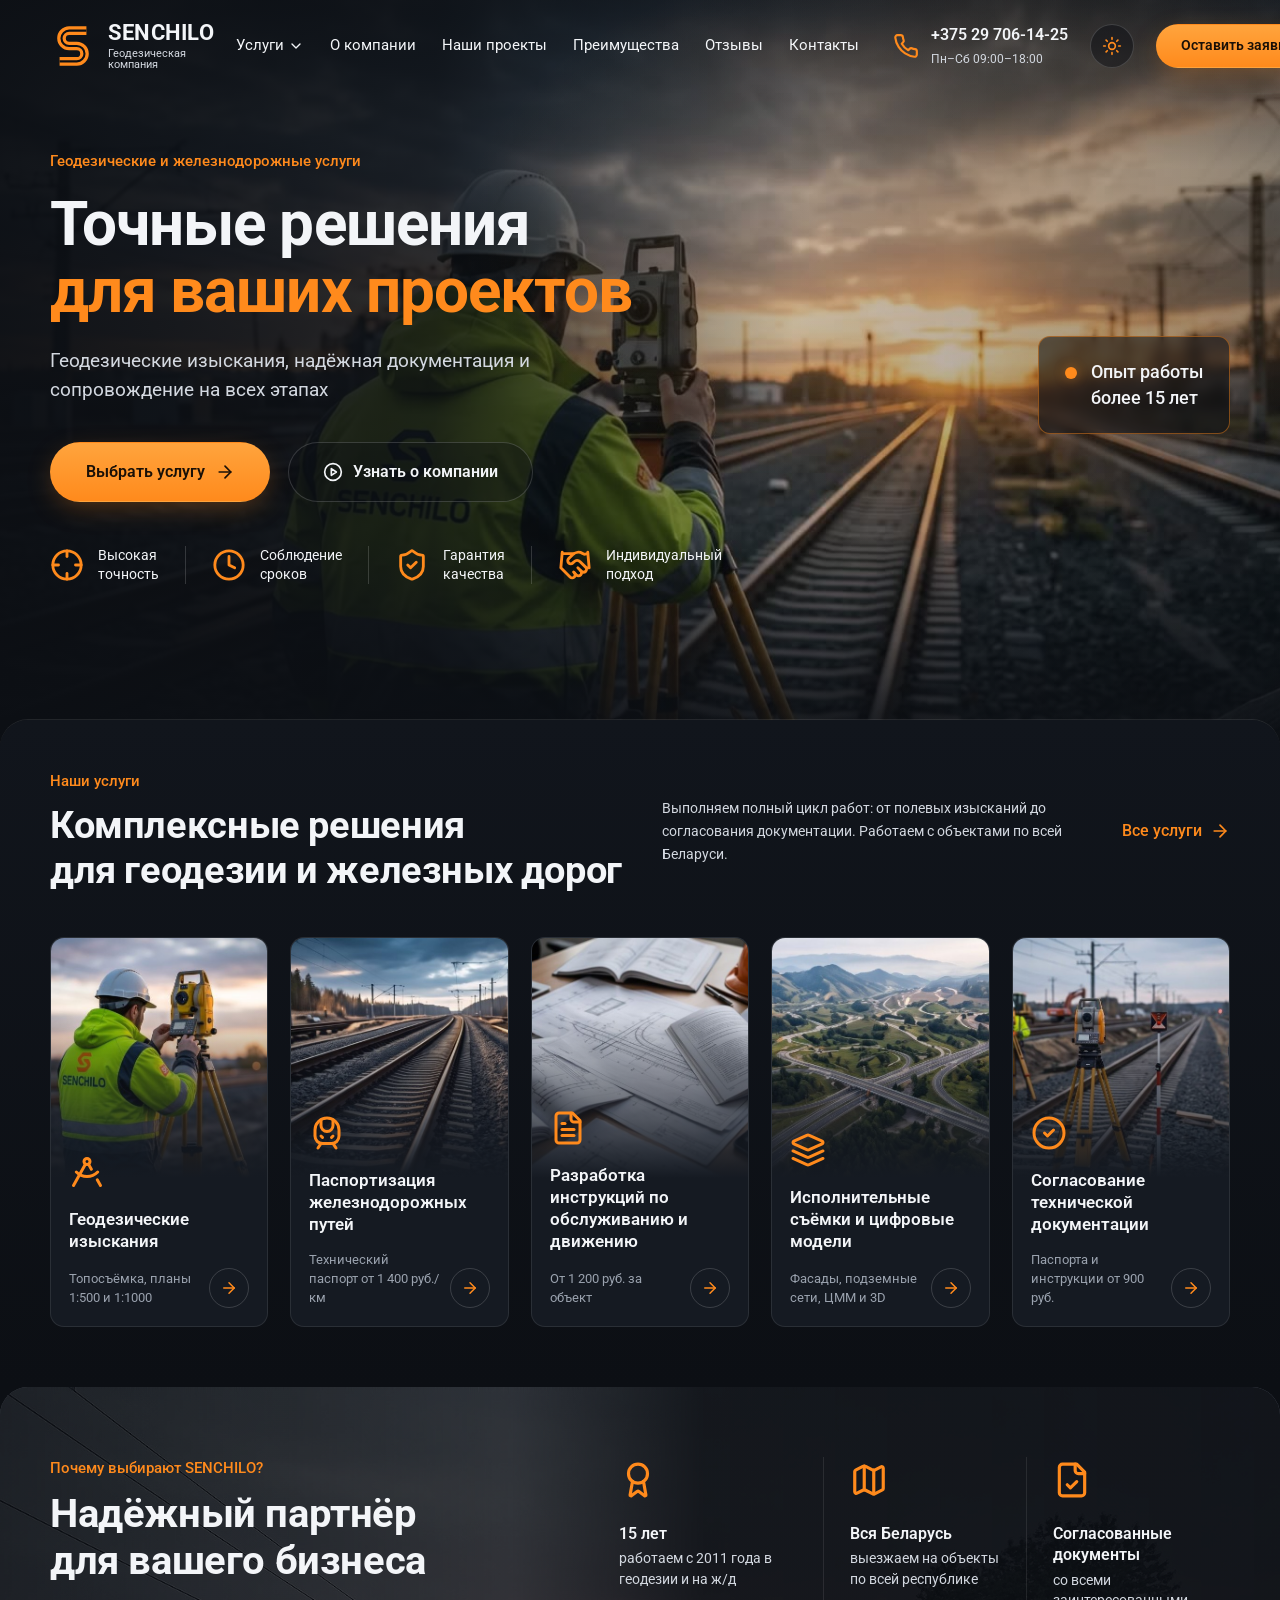
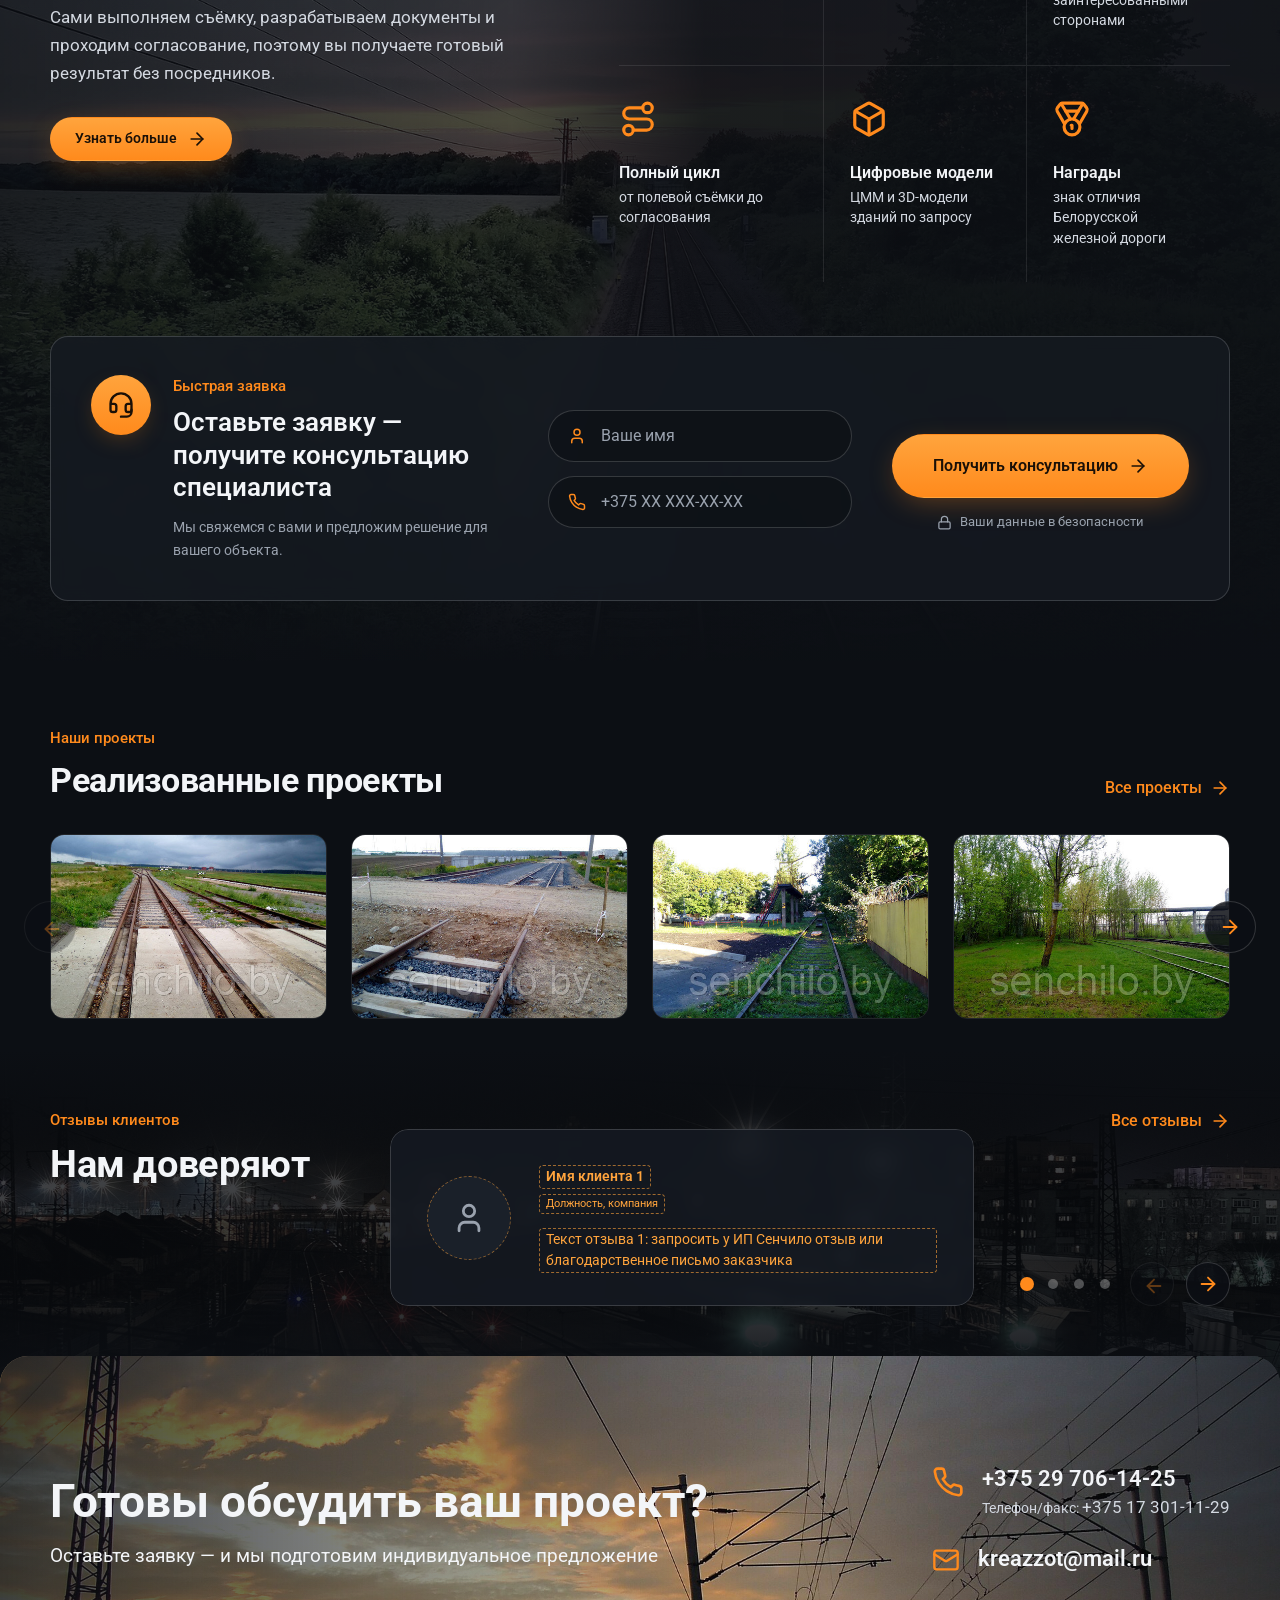
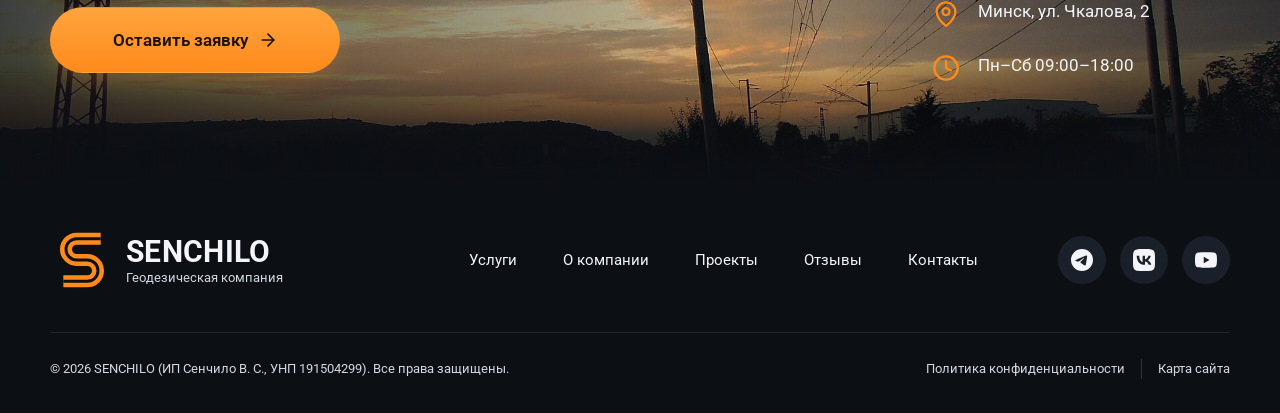
==== commit 5dbffaea: "v2: видео заказчика фоном в hero вместо фото Co-Authored-By: Claude Opus 5.5 <noreply@anthropic.com>" ====
--- a/v2/index.html
+++ b/v2/index.html
@@ -11,7 +11,7 @@
 <link href="https://fonts.googleapis.com/css2?family=Roboto:wght@400;500;600;700&display=swap" rel="stylesheet">
 <script>try{var t=localStorage.getItem("theme");if(t==="light"||t==="dark")document.documentElement.dataset.theme=t}catch(e){}</script>
 <link rel="stylesheet" href="styles.css">
-<link rel="preload" as="image" href="img/hero.jpg">
+<link rel="preload" as="image" href="img/hero-poster.jpg">
 <script type="application/ld+json">
 {
   "@context": "https://schema.org",
@@ -105,7 +105,7 @@
 
 <main id="main">
   <section class="hero" aria-labelledby="hero-title">
-    <img class="hero__bg" src="img/hero.jpg" width="1920" height="1440" alt="" fetchpriority="high">
+    <video class="hero__bg" muted loop playsinline preload="auto" poster="img/hero-poster.jpg" width="1280" height="720" aria-hidden="true" data-hero-video><source src="img/hero.mp4" type="video/mp4"></video>
     <div class="container hero__wrap">
       <div class="hero__text">
         <p class="eyebrow">Геодезические и железнодорожные услуги</p>
@@ -440,6 +440,12 @@
 </template>
 
 <script>
+// Видео в hero: не запускаем при «уменьшить движение», вместо него остаётся постер
+const heroVideo = document.querySelector('[data-hero-video]');
+if (heroVideo && !matchMedia('(prefers-reduced-motion: reduce)').matches) {
+  heroVideo.play().catch(() => {});
+}
+
 // Тема: тёмная по умолчанию, выбор сохраняется
 const themeBtn = document.querySelector('.theme-btn');
 const applyTheme = (t) => {
--- a/v2/styles.css
+++ b/v2/styles.css
@@ -111,7 +111,7 @@
 
 /* hero */
 .hero { position: relative; isolation: isolate; min-height: 760px; padding-top: 150px; padding-bottom: 130px; }
-.hero__bg { position: absolute; inset: 0; z-index: -2; width: 100%; height: 100%; object-fit: cover; object-position: 50% 62%; }
+.hero__bg { position: absolute; inset: 0; z-index: -2; width: 100%; height: 100%; object-fit: cover; object-position: 50% 50%; }
 .hero::before { content: ""; position: absolute; inset: 0; z-index: -1; background:
   radial-gradient(60% 55% at 78% 30%, rgba(255, 138, 28, 0.22), transparent 70%),
   linear-gradient(90deg, rgba(var(--ov), 0.97) 0%, rgba(var(--ov), 0.86) 34%, rgba(var(--ov), 0.25) 62%, rgba(var(--ov), 0.45) 100%),
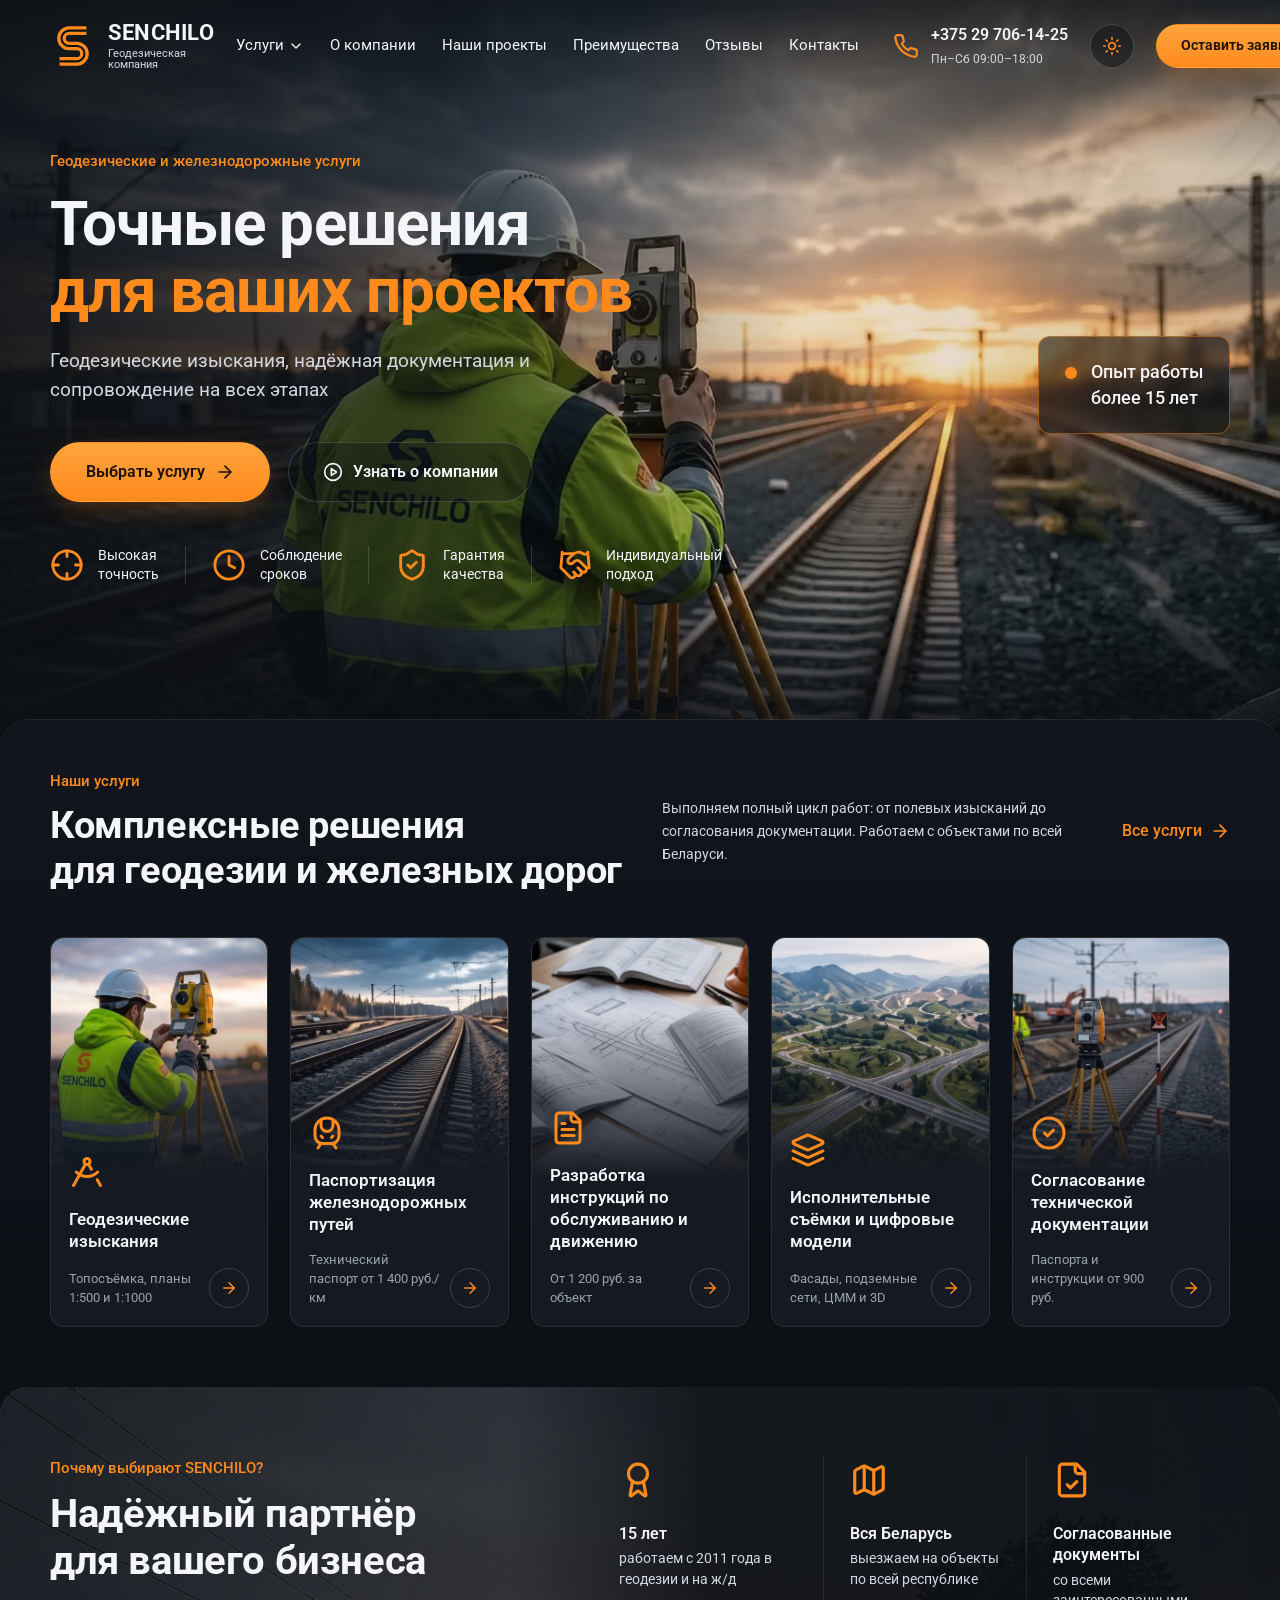
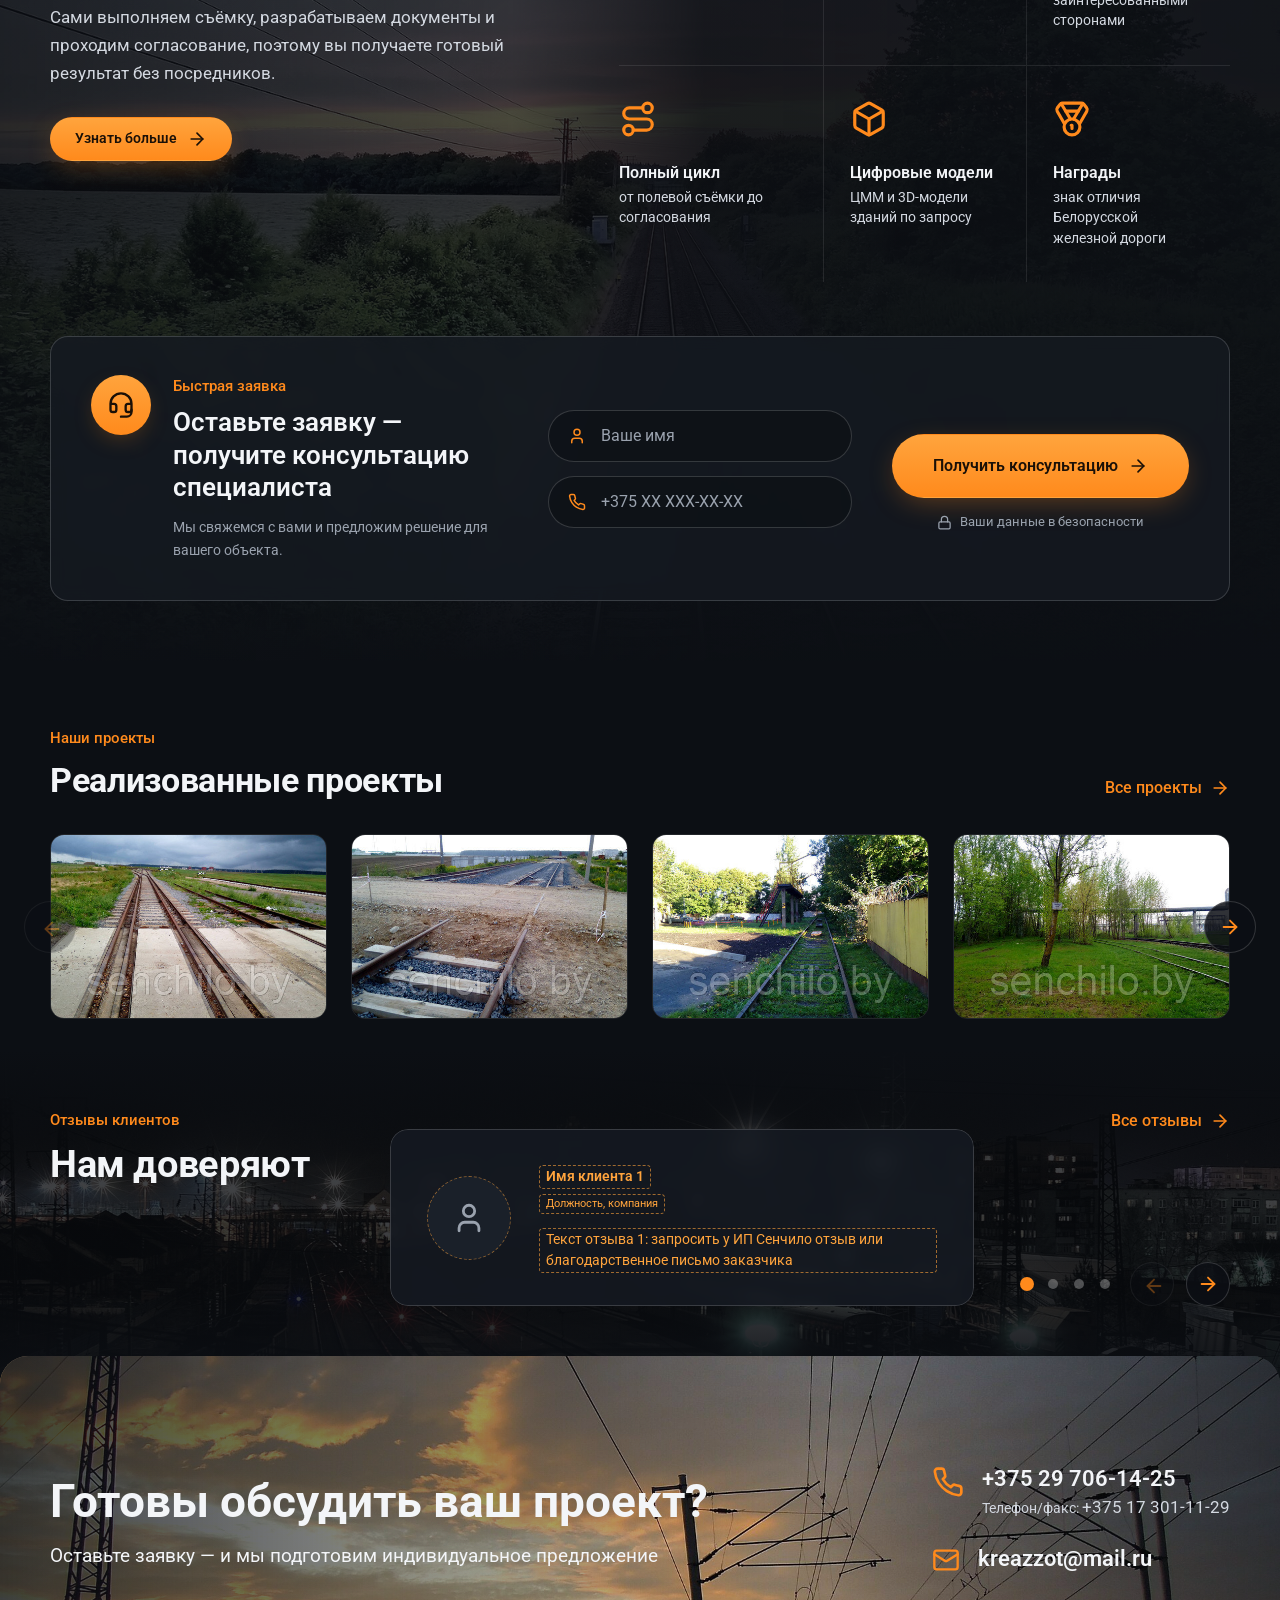
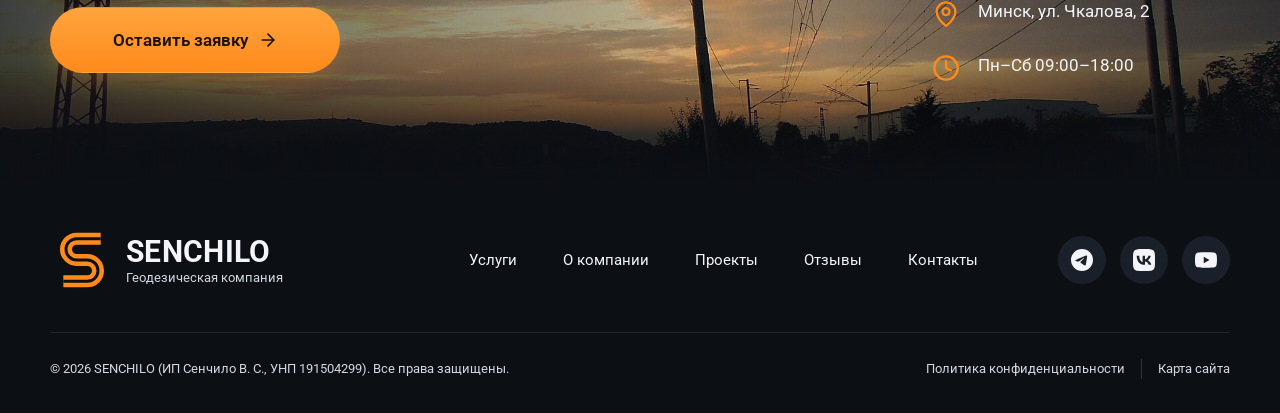
==== commit 9343a955: "v2: hero-видео в 1080p с повышенной резкостью, 720p для мобильных Co-Authored-By: Claude Opus 5.5 <n" ====
--- a/v2/index.html
+++ b/v2/index.html
@@ -105,7 +105,7 @@
 
 <main id="main">
   <section class="hero" aria-labelledby="hero-title">
-    <video class="hero__bg" muted loop playsinline preload="auto" poster="img/hero-poster.jpg" width="1280" height="720" aria-hidden="true" data-hero-video><source src="img/hero.mp4" type="video/mp4"></video>
+    <video class="hero__bg" muted loop playsinline preload="auto" poster="img/hero-poster.jpg" width="1920" height="1080" aria-hidden="true" data-hero-video><source src="img/hero-720.mp4" type="video/mp4" media="(max-width: 720px)"><source src="img/hero.mp4" type="video/mp4"></video>
     <div class="container hero__wrap">
       <div class="hero__text">
         <p class="eyebrow">Геодезические и железнодорожные услуги</p>
--- a/v2/styles.css
+++ b/v2/styles.css
@@ -114,8 +114,8 @@
 .hero__bg { position: absolute; inset: 0; z-index: -2; width: 100%; height: 100%; object-fit: cover; object-position: 50% 50%; }
 .hero::before { content: ""; position: absolute; inset: 0; z-index: -1; background:
   radial-gradient(60% 55% at 78% 30%, rgba(255, 138, 28, 0.22), transparent 70%),
-  linear-gradient(90deg, rgba(var(--ov), 0.97) 0%, rgba(var(--ov), 0.86) 34%, rgba(var(--ov), 0.25) 62%, rgba(var(--ov), 0.45) 100%),
-  linear-gradient(180deg, rgba(var(--ov), 0.7) 0%, transparent 22%, transparent 70%, var(--bg) 100%); }
+  linear-gradient(90deg, rgba(var(--ov), 0.9) 0%, rgba(var(--ov), 0.68) 34%, rgba(var(--ov), 0.08) 62%, rgba(var(--ov), 0.15) 100%),
+  linear-gradient(180deg, rgba(var(--ov), 0.8) 0%, transparent 22%, transparent 78%, var(--bg) 100%); }
 .hero__text { max-width: 820px; }
 .hero h1 { max-width: 640px; }
 .hero h1 { margin-top: 18px; font-size: 62px; font-weight: 700; line-height: 1.08; letter-spacing: -0.015em; }
@@ -344,7 +344,7 @@
   .logo svg { width: 40px; height: 40px; }
   .logo b { font-size: 19px; }
   .hero { min-height: 0; padding-top: 120px; }
-  .hero::before { background: linear-gradient(180deg, rgba(var(--ov), 0.8) 0%, rgba(var(--ov), 0.88) 50%, var(--bg) 100%); }
+  .hero::before { background: linear-gradient(180deg, rgba(var(--ov), 0.62) 0%, rgba(var(--ov), 0.72) 50%, var(--bg) 100%); }
   .hero h1 { font-size: 38px; }
   .hero__sub { font-size: 17px; }
   .hero__actions .btn { width: 100%; }
